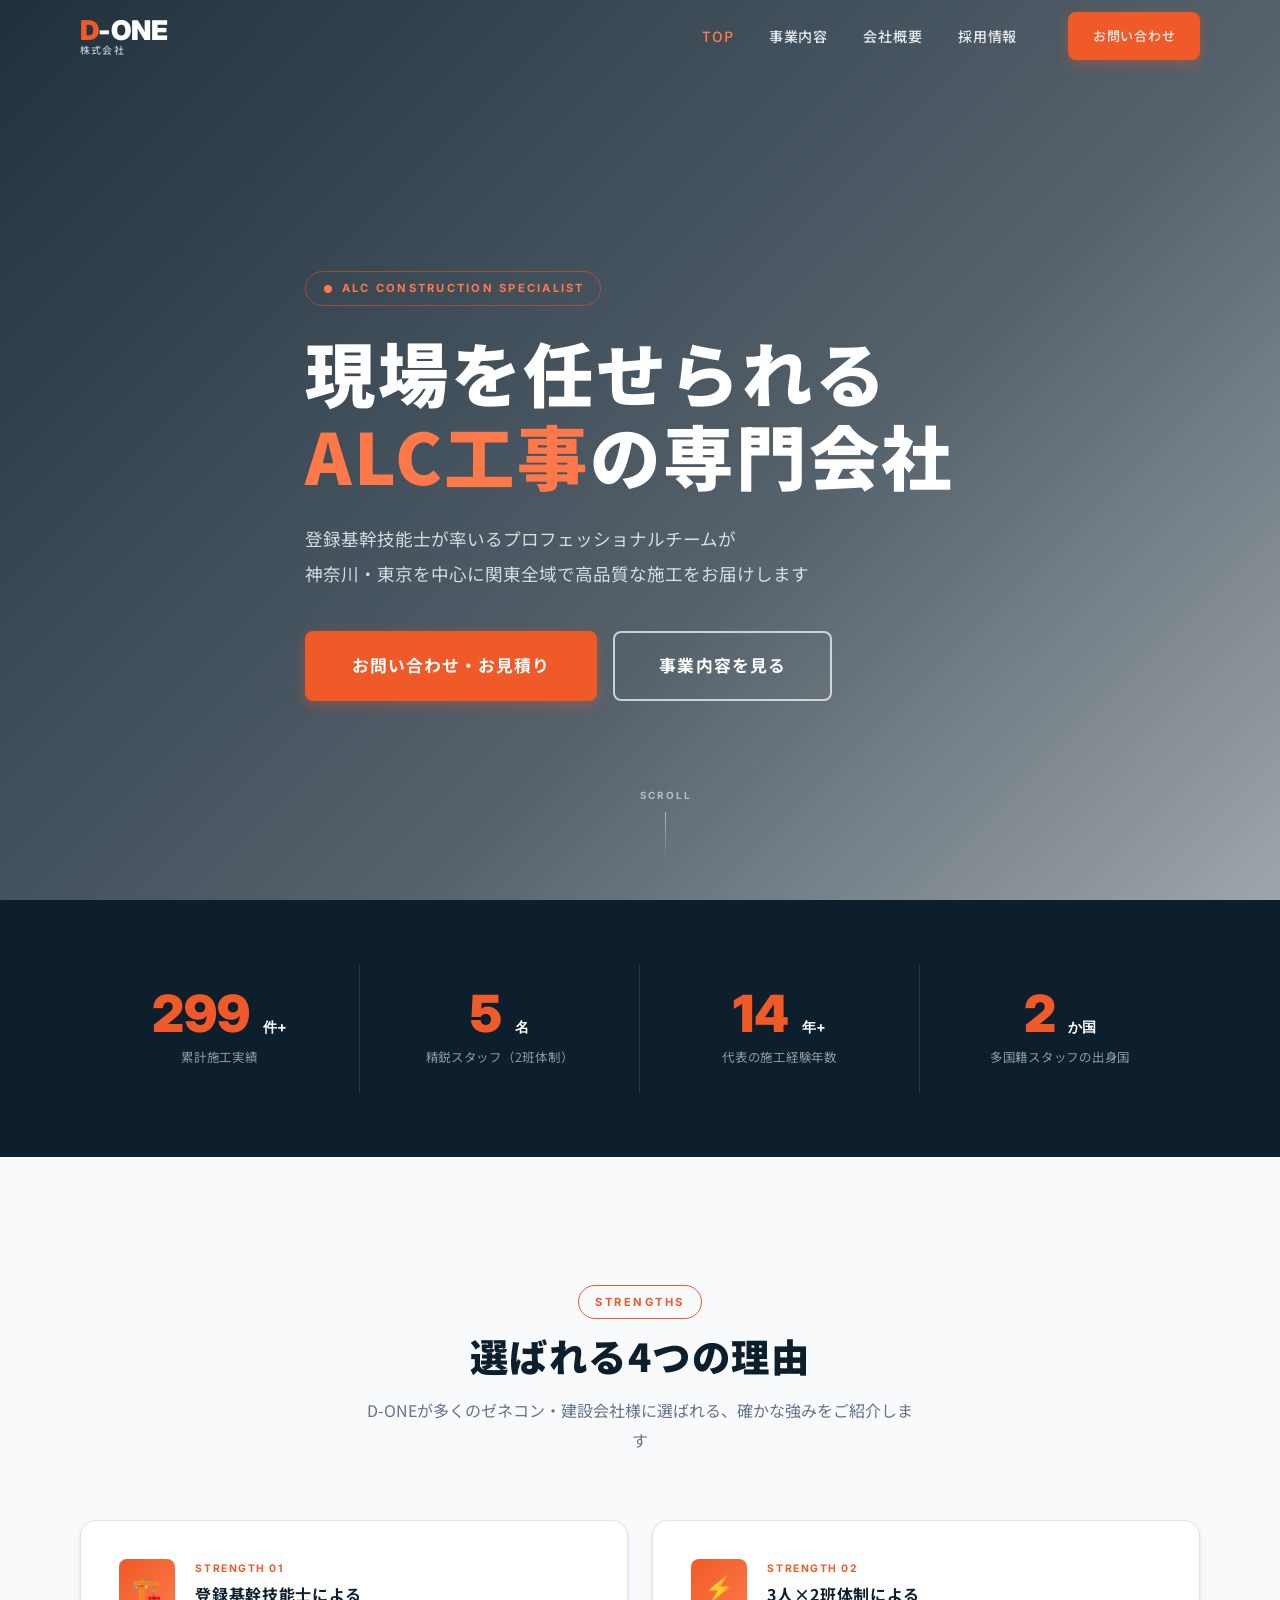
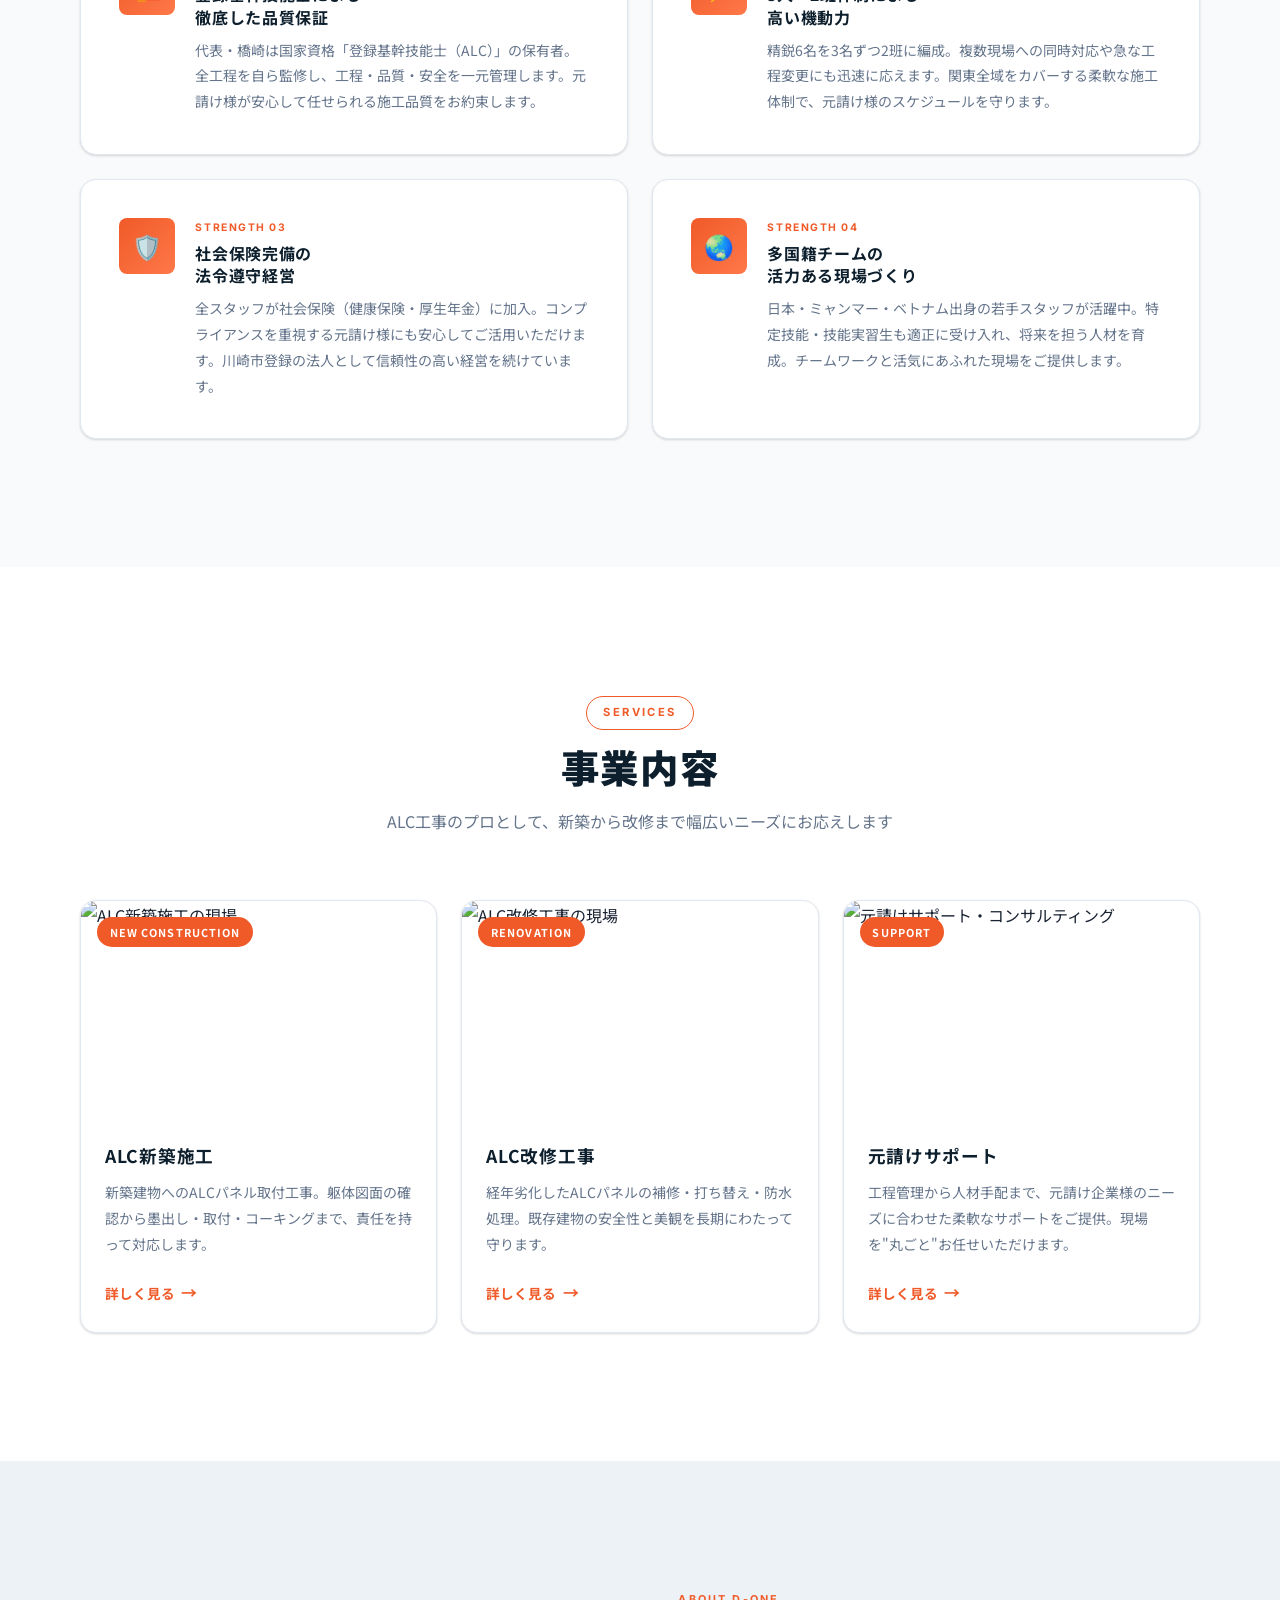
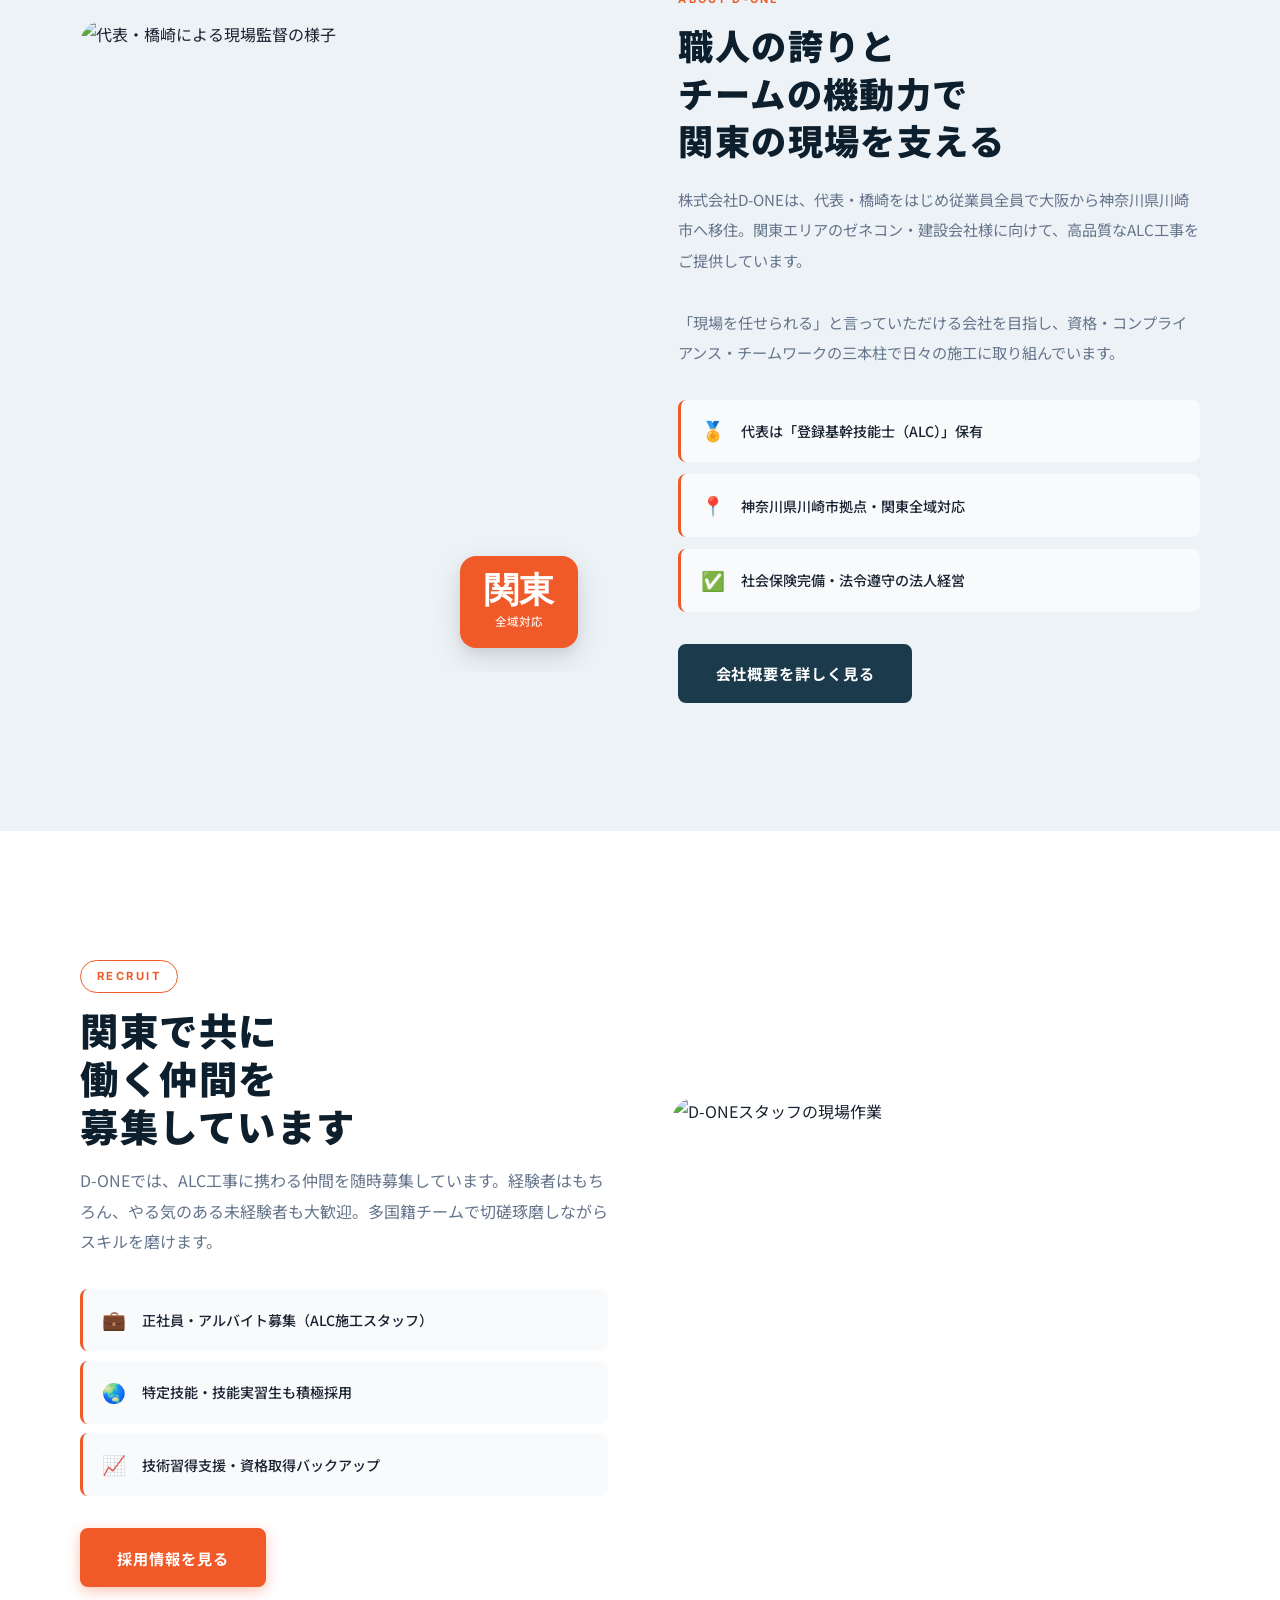
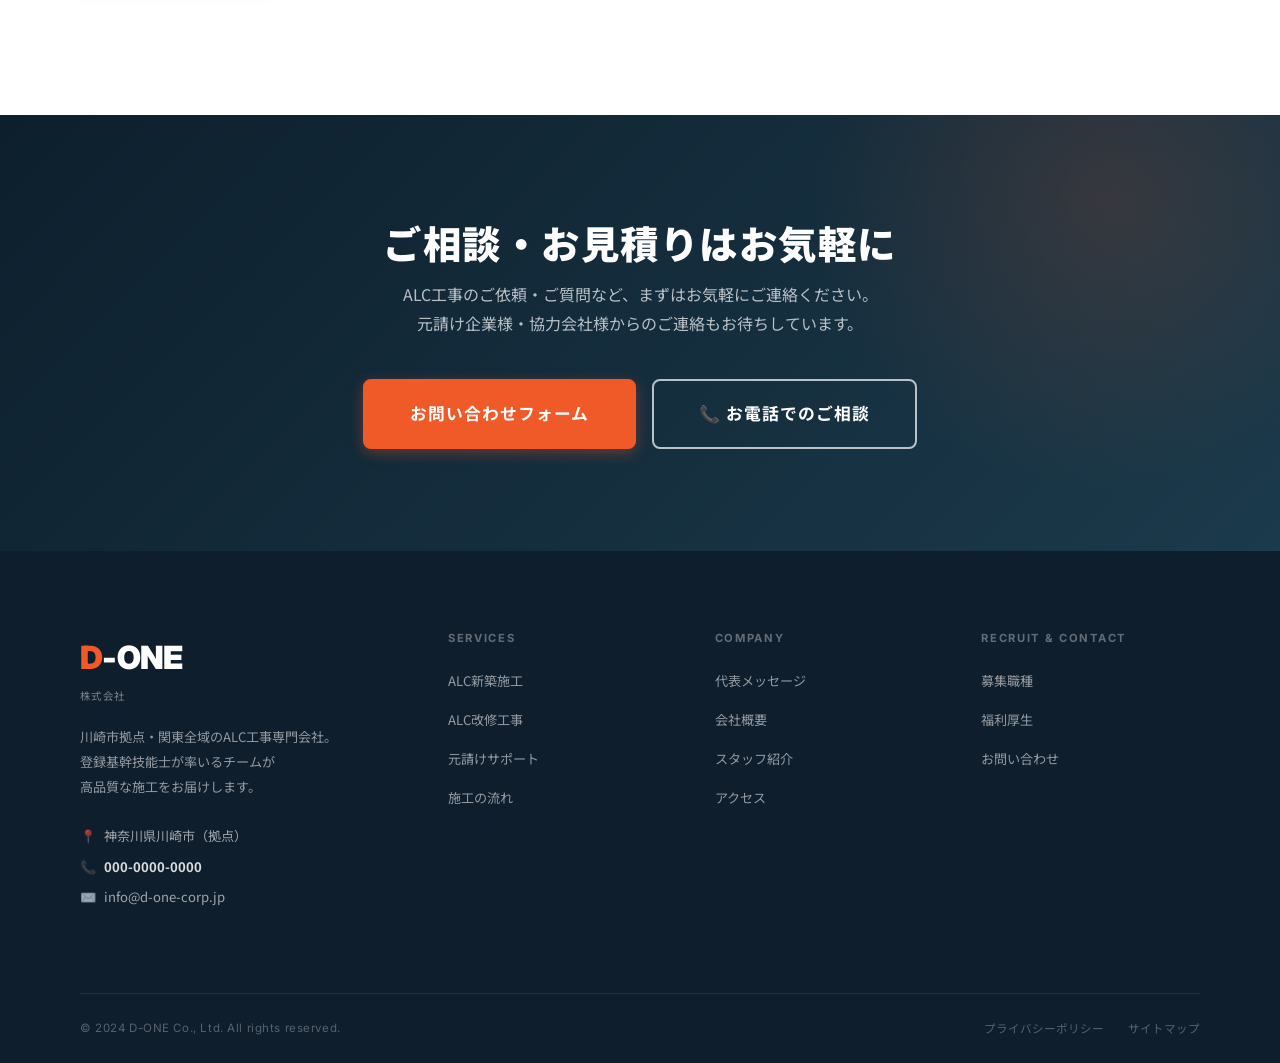
==== index.html @ 70f7f4c2 "Add D-ONE corporate website (ALC construction company) 5-page static site for 株式会社D-ONE: - index.htm" ====
<!DOCTYPE html>
<html lang="ja">
<head>
  <meta charset="UTF-8">
  <meta name="viewport" content="width=device-width, initial-scale=1.0">
  <meta name="description" content="株式会社D-ONE｜川崎市を拠点に関東全域でALC工事を手がける専門会社。登録基幹技能士の代表が現場を監修し、高品質な施工をご提供します。">
  <meta name="keywords" content="ALC工事,ALC施工,関東,神奈川,川崎,東京,ゼネコン,建設,外壁工事,登録基幹技能士">
  <meta property="og:title" content="株式会社D-ONE｜ALC工事の専門会社（川崎・関東全域）">
  <meta property="og:description" content="登録基幹技能士が率いるプロチームが高品質なALC施工をお届けします。">
  <meta property="og:type" content="website">
  <title>株式会社D-ONE｜ALC工事の専門会社（川崎・関東全域）</title>
  <link rel="stylesheet" href="css/style.css">
  <link rel="icon" href="data:image/svg+xml,<svg xmlns='http://www.w3.org/2000/svg' viewBox='0 0 32 32'><rect width='32' height='32' rx='4' fill='%23F05A28'/><text x='4' y='24' font-family='Inter' font-weight='900' font-size='20' fill='white'>D</text></svg>">
</head>
<body>

<!-- ========== NAVIGATION ========== -->
<nav class="site-nav site-nav--transparent" role="navigation" aria-label="メインナビゲーション">
  <div class="nav-inner">
    <a href="index.html" class="nav-logo" aria-label="D-ONE トップページ">
      <span class="nav-logo__mark"><span class="mark-d">D</span>-ONE</span>
      <span class="nav-logo__sub">株式会社</span>
    </a>

    <ul class="nav-links" role="list">
      <li><a href="index.html"   class="nav-link" data-page="index.html">TOP</a></li>
      <li><a href="service.html" class="nav-link" data-page="service.html">事業内容</a></li>
      <li><a href="about.html"   class="nav-link" data-page="about.html">会社概要</a></li>
      <li><a href="recruit.html" class="nav-link" data-page="recruit.html">採用情報</a></li>
      <li><a href="contact.html" class="nav-link btn btn--primary nav-cta" data-page="contact.html">お問い合わせ</a></li>
    </ul>

    <button class="nav-hamburger" aria-label="メニューを開く" aria-expanded="false">
      <span></span><span></span><span></span>
    </button>
  </div>
</nav>

<!-- Mobile Drawer -->
<div class="nav-drawer" role="dialog" aria-label="モバイルメニュー" style="display:none; opacity:0;">
  <ul role="list">
    <li><a href="index.html"   class="nav-link">TOP</a></li>
    <li><a href="service.html" class="nav-link">事業内容</a></li>
    <li><a href="about.html"   class="nav-link">会社概要</a></li>
    <li><a href="recruit.html" class="nav-link">採用情報</a></li>
    <li><a href="contact.html" class="btn btn--primary">お問い合わせ</a></li>
  </ul>
</div>

<!-- ========== HERO ========== -->
<section class="hero" aria-label="メインビジュアル">
  <div class="hero__bg" style="background-image: url('https://images.unsplash.com/photo-1503387762-592deb58ef4e?w=1920&q=80&fit=crop');"></div>
  <div class="hero__overlay"></div>

  <div class="container hero__content">
    <div class="hero__badge">
      <svg width="12" height="12" viewBox="0 0 12 12" fill="none" aria-hidden="true"><circle cx="6" cy="6" r="4" fill="currentColor"/></svg>
      ALC CONSTRUCTION SPECIALIST
    </div>

    <h1 class="hero__title">
      現場を任せられる<br>
      <span class="hero__title-accent">ALC工事</span>の専門会社
    </h1>

    <p class="hero__subtitle">
      登録基幹技能士が率いるプロフェッショナルチームが<br class="hidden-mobile">
      神奈川・東京を中心に関東全域で高品質な施工をお届けします
    </p>

    <div class="hero__cta">
      <a href="contact.html" class="btn btn--primary btn--lg">お問い合わせ・お見積り</a>
      <a href="service.html" class="btn btn--outline-white btn--lg">事業内容を見る</a>
    </div>
  </div>

  <div class="hero__scroll" aria-hidden="true">
    <span class="hero__scroll-text">SCROLL</span>
    <div class="hero__scroll-line"></div>
  </div>
</section>

<!-- ========== STATS BAR ========== -->
<section class="stats-bar" aria-label="実績数値">
  <div class="container">
    <div class="stats-grid">
      <div class="stat-item">
        <div class="stat-number">
          <span class="counter" data-target="300">0</span>
          <span class="stat-unit">件+</span>
        </div>
        <div class="stat-label">累計施工実績</div>
      </div>
      <div class="stat-item">
        <div class="stat-number">
          <span class="counter" data-target="6">0</span>
          <span class="stat-unit">名</span>
        </div>
        <div class="stat-label">精鋭スタッフ（2班体制）</div>
      </div>
      <div class="stat-item">
        <div class="stat-number">
          <span class="counter" data-target="15">0</span>
          <span class="stat-unit">年+</span>
        </div>
        <div class="stat-label">代表の施工経験年数</div>
      </div>
      <div class="stat-item">
        <div class="stat-number">
          <span class="counter" data-target="3">0</span>
          <span class="stat-unit">か国</span>
        </div>
        <div class="stat-label">多国籍スタッフの出身国</div>
      </div>
    </div>
  </div>
</section>

<!-- ========== STRENGTHS ========== -->
<section class="section section--light" id="strengths">
  <div class="container">
    <div class="section-header">
      <span class="section-label">STRENGTHS</span>
      <h2 class="section-title">選ばれる4つの理由</h2>
      <p class="section-desc">D-ONEが多くのゼネコン・建設会社様に選ばれる、確かな強みをご紹介します</p>
    </div>

    <div class="strengths-grid">
      <!-- Card 1 -->
      <div class="strength-card reveal">
        <div class="strength-card__icon" aria-hidden="true">🏗️</div>
        <div class="strength-card__body">
          <div class="strength-card__num">STRENGTH 01</div>
          <h3 class="strength-card__title">登録基幹技能士による<br>徹底した品質保証</h3>
          <p class="strength-card__text">
            代表・橋崎は国家資格「登録基幹技能士（ALC）」の保有者。全工程を自ら監修し、工程・品質・安全を一元管理します。元請け様が安心して任せられる施工品質をお約束します。
          </p>
        </div>
      </div>

      <!-- Card 2 -->
      <div class="strength-card reveal reveal-delay-1">
        <div class="strength-card__icon" aria-hidden="true">⚡</div>
        <div class="strength-card__body">
          <div class="strength-card__num">STRENGTH 02</div>
          <h3 class="strength-card__title">3人×2班体制による<br>高い機動力</h3>
          <p class="strength-card__text">
            精鋭6名を3名ずつ2班に編成。複数現場への同時対応や急な工程変更にも迅速に応えます。関東全域をカバーする柔軟な施工体制で、元請け様のスケジュールを守ります。
          </p>
        </div>
      </div>

      <!-- Card 3 -->
      <div class="strength-card reveal reveal-delay-2">
        <div class="strength-card__icon" aria-hidden="true">🛡️</div>
        <div class="strength-card__body">
          <div class="strength-card__num">STRENGTH 03</div>
          <h3 class="strength-card__title">社会保険完備の<br>法令遵守経営</h3>
          <p class="strength-card__text">
            全スタッフが社会保険（健康保険・厚生年金）に加入。コンプライアンスを重視する元請け様にも安心してご活用いただけます。川崎市登録の法人として信頼性の高い経営を続けています。
          </p>
        </div>
      </div>

      <!-- Card 4 -->
      <div class="strength-card reveal reveal-delay-3">
        <div class="strength-card__icon" aria-hidden="true">🌏</div>
        <div class="strength-card__body">
          <div class="strength-card__num">STRENGTH 04</div>
          <h3 class="strength-card__title">多国籍チームの<br>活力ある現場づくり</h3>
          <p class="strength-card__text">
            日本・ミャンマー・ベトナム出身の若手スタッフが活躍中。特定技能・技能実習生も適正に受け入れ、将来を担う人材を育成。チームワークと活気にあふれた現場をご提供します。
          </p>
        </div>
      </div>
    </div>
  </div>
</section>

<!-- ========== SERVICES ========== -->
<section class="section" id="services">
  <div class="container">
    <div class="section-header">
      <span class="section-label">SERVICES</span>
      <h2 class="section-title">事業内容</h2>
      <p class="section-desc">ALC工事のプロとして、新築から改修まで幅広いニーズにお応えします</p>
    </div>

    <div class="service-cards">
      <!-- Service 1 -->
      <article class="service-card reveal">
        <div class="service-card__img-wrap">
          <img
            src="https://images.unsplash.com/photo-1504307651254-35680f356dfd?w=600&q=80&fit=crop"
            alt="ALC新築施工の現場"
            class="service-card__img"
            loading="lazy"
            width="600" height="400"
          >
          <span class="service-card__tag">NEW CONSTRUCTION</span>
        </div>
        <div class="service-card__body">
          <h3 class="service-card__title">ALC新築施工</h3>
          <p class="service-card__text">新築建物へのALCパネル取付工事。躯体図面の確認から墨出し・取付・コーキングまで、責任を持って対応します。</p>
          <a href="service.html#new-construction" class="service-card__link">
            詳しく見る <span class="service-card__link-arrow">→</span>
          </a>
        </div>
      </article>

      <!-- Service 2 -->
      <article class="service-card reveal reveal-delay-1">
        <div class="service-card__img-wrap">
          <img
            src="https://images.unsplash.com/photo-1581094794329-c8112a89af12?w=600&q=80&fit=crop"
            alt="ALC改修工事の現場"
            class="service-card__img"
            loading="lazy"
            width="600" height="400"
          >
          <span class="service-card__tag">RENOVATION</span>
        </div>
        <div class="service-card__body">
          <h3 class="service-card__title">ALC改修工事</h3>
          <p class="service-card__text">経年劣化したALCパネルの補修・打ち替え・防水処理。既存建物の安全性と美観を長期にわたって守ります。</p>
          <a href="service.html#renovation" class="service-card__link">
            詳しく見る <span class="service-card__link-arrow">→</span>
          </a>
        </div>
      </article>

      <!-- Service 3 -->
      <article class="service-card reveal reveal-delay-2">
        <div class="service-card__img-wrap">
          <img
            src="https://images.unsplash.com/photo-1560472355-536de3962603?w=600&q=80&fit=crop"
            alt="元請けサポート・コンサルティング"
            class="service-card__img"
            loading="lazy"
            width="600" height="400"
          >
          <span class="service-card__tag">SUPPORT</span>
        </div>
        <div class="service-card__body">
          <h3 class="service-card__title">元請けサポート</h3>
          <p class="service-card__text">工程管理から人材手配まで、元請け企業様のニーズに合わせた柔軟なサポートをご提供。現場を"丸ごと"お任せいただけます。</p>
          <a href="service.html#support" class="service-card__link">
            詳しく見る <span class="service-card__link-arrow">→</span>
          </a>
        </div>
      </article>
    </div>
  </div>
</section>

<!-- ========== ABOUT BRIEF ========== -->
<section class="section section--gray" id="about">
  <div class="container">
    <div class="about-split">
      <div class="about-img-wrap reveal">
        <img
          src="https://images.unsplash.com/photo-1504328345606-18bbc8c9d7d1?w=800&q=80&fit=crop"
          alt="代表・橋崎による現場監督の様子"
          class="about-img"
          loading="lazy"
          width="800" height="1000"
        >
        <div class="about-img-badge" aria-label="川崎市拠点・関東全域対応">
          <div class="about-img-badge__num">関東</div>
          <div class="about-img-badge__label">全域対応</div>
        </div>
      </div>

      <div class="about-content reveal reveal-delay-2">
        <div class="about-content__label">ABOUT D-ONE</div>
        <h2 class="about-content__title">
          職人の誇りと<br>チームの機動力で<br>関東の現場を支える
        </h2>
        <p class="about-content__text">
          株式会社D-ONEは、代表・橋崎をはじめ従業員全員で大阪から神奈川県川崎市へ移住。関東エリアのゼネコン・建設会社様に向けて、高品質なALC工事をご提供しています。
        </p>
        <p class="about-content__text">
          「現場を任せられる」と言っていただける会社を目指し、資格・コンプライアンス・チームワークの三本柱で日々の施工に取り組んでいます。
        </p>

        <div class="about-highlights">
          <div class="about-highlight">
            <span class="about-highlight__icon" aria-hidden="true">🏅</span>
            <span class="about-highlight__text">代表は「登録基幹技能士（ALC）」保有</span>
          </div>
          <div class="about-highlight">
            <span class="about-highlight__icon" aria-hidden="true">📍</span>
            <span class="about-highlight__text">神奈川県川崎市拠点・関東全域対応</span>
          </div>
          <div class="about-highlight">
            <span class="about-highlight__icon" aria-hidden="true">✅</span>
            <span class="about-highlight__text">社会保険完備・法令遵守の法人経営</span>
          </div>
        </div>

        <a href="about.html" class="btn btn--secondary">会社概要を詳しく見る</a>
      </div>
    </div>
  </div>
</section>

<!-- ========== RECRUIT TEASER ========== -->
<section class="section" id="recruit">
  <div class="container">
    <div class="recruit-teaser">
      <div class="recruit-teaser__content reveal">
        <span class="section-label" style="text-align:left;">RECRUIT</span>
        <h2 class="section-title" style="text-align:left; margin-bottom:1rem;">
          関東で共に<br>働く仲間を<br>募集しています
        </h2>
        <p class="section-desc" style="text-align:left; margin-inline:0; margin-bottom:2rem;">
          D-ONEでは、ALC工事に携わる仲間を随時募集しています。経験者はもちろん、やる気のある未経験者も大歓迎。多国籍チームで切磋琢磨しながらスキルを磨けます。
        </p>

        <ul style="display:flex; flex-direction:column; gap:.6rem; margin-bottom:2rem;">
          <li class="about-highlight">
            <span class="about-highlight__icon" aria-hidden="true">💼</span>
            <span class="about-highlight__text">正社員・アルバイト募集（ALC施工スタッフ）</span>
          </li>
          <li class="about-highlight">
            <span class="about-highlight__icon" aria-hidden="true">🌏</span>
            <span class="about-highlight__text">特定技能・技能実習生も積極採用</span>
          </li>
          <li class="about-highlight">
            <span class="about-highlight__icon" aria-hidden="true">📈</span>
            <span class="about-highlight__text">技術習得支援・資格取得バックアップ</span>
          </li>
        </ul>

        <a href="recruit.html" class="btn btn--primary">採用情報を見る</a>
      </div>

      <div class="recruit-teaser__img-wrap reveal reveal-delay-2">
        <img
          src="https://images.unsplash.com/photo-1541888946425-d81bb19240f5?w=800&q=80&fit=crop"
          alt="D-ONEスタッフの現場作業"
          class="recruit-teaser__img"
          loading="lazy"
          width="800" height="533"
        >
      </div>
    </div>
  </div>
</section>

<!-- ========== CTA BANNER ========== -->
<section class="cta-banner" aria-labelledby="cta-title">
  <div class="container">
    <h2 class="cta-banner__title" id="cta-title">
      ご相談・お見積りはお気軽に
    </h2>
    <p class="cta-banner__text">
      ALC工事のご依頼・ご質問など、まずはお気軽にご連絡ください。<br>
      元請け企業様・協力会社様からのご連絡もお待ちしています。
    </p>
    <div class="cta-banner__buttons">
      <a href="contact.html" class="btn btn--primary btn--lg">お問い合わせフォーム</a>
      <a href="tel:000-0000-0000" class="btn btn--outline-white btn--lg">
        📞 お電話でのご相談
      </a>
    </div>
  </div>
</section>

<!-- ========== FOOTER ========== -->
<footer class="site-footer" role="contentinfo">
  <div class="container">
    <div class="footer-top">
      <div class="footer-brand">
        <a href="index.html" class="footer-logo" aria-label="D-ONE トップへ">
          <div class="footer-logo__mark"><span class="mark-d">D</span>-ONE</div>
          <span class="footer-logo__sub">株式会社</span>
        </a>
        <p class="footer-tagline">
          川崎市拠点・関東全域のALC工事専門会社。<br>
          登録基幹技能士が率いるチームが<br>
          高品質な施工をお届けします。
        </p>
        <div class="footer-contact-line">
          <span>📍</span>
          <span>神奈川県川崎市（拠点）</span>
        </div>
        <div class="footer-contact-line">
          <span>📞</span>
          <span><strong>000-0000-0000</strong></span>
        </div>
        <div class="footer-contact-line">
          <span>✉️</span>
          <span>info@d-one-corp.jp</span>
        </div>
      </div>

      <nav aria-label="サービス">
        <div class="footer-nav-title">SERVICES</div>
        <ul class="footer-nav-links" role="list">
          <li><a href="service.html#new-construction" class="footer-nav-link">ALC新築施工</a></li>
          <li><a href="service.html#renovation"       class="footer-nav-link">ALC改修工事</a></li>
          <li><a href="service.html#support"          class="footer-nav-link">元請けサポート</a></li>
          <li><a href="service.html#process"          class="footer-nav-link">施工の流れ</a></li>
        </ul>
      </nav>

      <nav aria-label="会社情報">
        <div class="footer-nav-title">COMPANY</div>
        <ul class="footer-nav-links" role="list">
          <li><a href="about.html#message"  class="footer-nav-link">代表メッセージ</a></li>
          <li><a href="about.html#overview" class="footer-nav-link">会社概要</a></li>
          <li><a href="about.html#team"     class="footer-nav-link">スタッフ紹介</a></li>
          <li><a href="about.html#access"   class="footer-nav-link">アクセス</a></li>
        </ul>
      </nav>

      <nav aria-label="採用・お問い合わせ">
        <div class="footer-nav-title">RECRUIT &amp; CONTACT</div>
        <ul class="footer-nav-links" role="list">
          <li><a href="recruit.html#jobs"    class="footer-nav-link">募集職種</a></li>
          <li><a href="recruit.html#welfare" class="footer-nav-link">福利厚生</a></li>
          <li><a href="contact.html"         class="footer-nav-link">お問い合わせ</a></li>
        </ul>
      </nav>
    </div>

    <div class="footer-bottom">
      <p class="footer-copyright">© 2024 D-ONE Co., Ltd. All rights reserved.</p>
      <div class="footer-legal">
        <a href="#">プライバシーポリシー</a>
        <a href="#">サイトマップ</a>
      </div>
    </div>
  </div>
</footer>

<script src="js/main.js"></script>
</body>
</html>
---- css/style.css ----
/* ============================================================
   株式会社D-ONE — Main Stylesheet
   ============================================================ */

@import url('https://fonts.googleapis.com/css2?family=Noto+Sans+JP:wght@300;400;500;700;900&family=Inter:wght@300;400;500;600;700;800;900&display=swap');

/* ----------------------------------------
   CSS Custom Properties
   ---------------------------------------- */
:root {
  --color-primary:       #1B3A4B;
  --color-primary-dark:  #0D1F2D;
  --color-primary-light: #2A5470;
  --color-accent:        #F05A28;
  --color-accent-dark:   #D44A1A;
  --color-accent-light:  #FF7849;
  --color-dark:          #0F1E2D;
  --color-text:          #1A2332;
  --color-text-muted:    #64748B;
  --color-text-light:    #94A3B8;
  --color-bg:            #FFFFFF;
  --color-bg-light:      #F8FAFC;
  --color-bg-section:    #EDF2F7;
  --color-border:        #E2E8F0;
  --color-white:         #FFFFFF;

  --font-ja: 'Noto Sans JP', 'Hiragino Sans', 'Yu Gothic', sans-serif;
  --font-en: 'Inter', sans-serif;

  --nav-height: 72px;

  --container-max:     1200px;
  --container-padding: clamp(1rem, 4vw, 2.5rem);

  --radius-sm:  4px;
  --radius-md:  8px;
  --radius-lg:  16px;
  --radius-xl:  24px;
  --radius-full: 9999px;

  --shadow-sm:  0 1px 3px rgba(0,0,0,.10), 0 1px 2px rgba(0,0,0,.06);
  --shadow-md:  0 4px 12px rgba(0,0,0,.08), 0 2px 4px rgba(0,0,0,.05);
  --shadow-lg:  0 10px 28px rgba(0,0,0,.12), 0 4px 10px rgba(0,0,0,.06);
  --shadow-xl:  0 24px 48px rgba(0,0,0,.16);

  --transition: all .3s cubic-bezier(.4,0,.2,1);

  --section-py: clamp(5rem, 10vw, 9rem);
}

/* ----------------------------------------
   Reset & Base
   ---------------------------------------- */
*, *::before, *::after { box-sizing: border-box; margin: 0; padding: 0; }

html {
  font-size: 16px;
  scroll-behavior: smooth;
  -webkit-text-size-adjust: 100%;
}

body {
  font-family: var(--font-ja);
  font-weight: 400;
  color: var(--color-text);
  background: var(--color-bg);
  line-height: 1.85;
  -webkit-font-smoothing: antialiased;
  overflow-x: hidden;
}

img { max-width: 100%; height: auto; display: block; }
a   { color: inherit; text-decoration: none; }
ul  { list-style: none; }
button { cursor: pointer; font-family: inherit; border: none; background: none; }

/* ----------------------------------------
   Typography Scale
   ---------------------------------------- */
h1, h2, h3, h4, h5 { font-family: var(--font-ja); font-weight: 700; line-height: 1.3; letter-spacing: .04em; }

.h-display { font-size: clamp(2.8rem, 6vw, 5.2rem); font-weight: 900; }
.h1 { font-size: clamp(2.2rem, 4.5vw, 3.8rem); }
.h2 { font-size: clamp(1.7rem, 3vw, 2.6rem); }
.h3 { font-size: clamp(1.2rem, 2vw, 1.6rem); }
.h4 { font-size: 1.1rem; }

.text-en {
  font-family: var(--font-en);
  letter-spacing: .08em;
}

/* ----------------------------------------
   Layout
   ---------------------------------------- */
.container {
  width: 100%;
  max-width: var(--container-max);
  margin-inline: auto;
  padding-inline: var(--container-padding);
}

.section { padding-block: var(--section-py); }
.section--light { background: var(--color-bg-light); }
.section--gray  { background: var(--color-bg-section); }
.section--dark  { background: var(--color-primary-dark); color: var(--color-white); }
.section--accent { background: var(--color-accent); color: var(--color-white); }

.grid-2 { display: grid; grid-template-columns: repeat(2, 1fr); gap: 2rem; }
.grid-3 { display: grid; grid-template-columns: repeat(3, 1fr); gap: 2rem; }
.grid-4 { display: grid; grid-template-columns: repeat(4, 1fr); gap: 2rem; }

/* ----------------------------------------
   Section Header
   ---------------------------------------- */
.section-header { text-align: center; margin-bottom: clamp(2.5rem, 5vw, 4rem); }

.section-label {
  display: inline-block;
  font-family: var(--font-en);
  font-size: .7rem;
  font-weight: 700;
  letter-spacing: .22em;
  text-transform: uppercase;
  color: var(--color-accent);
  margin-bottom: .75rem;
  padding: .35rem 1rem;
  border: 1.5px solid var(--color-accent);
  border-radius: var(--radius-full);
}

.section--dark .section-label {
  color: var(--color-accent-light);
  border-color: var(--color-accent-light);
}

.section-title {
  font-size: clamp(1.7rem, 3vw, 2.5rem);
  font-weight: 900;
  color: var(--color-primary-dark);
  margin-bottom: 1rem;
  line-height: 1.25;
}

.section--dark .section-title { color: var(--color-white); }

.section-desc {
  font-size: 1rem;
  color: var(--color-text-muted);
  max-width: 560px;
  margin-inline: auto;
  line-height: 1.9;
}

.section--dark .section-desc { color: rgba(255,255,255,.72); }

/* ----------------------------------------
   Buttons
   ---------------------------------------- */
.btn {
  display: inline-flex;
  align-items: center;
  justify-content: center;
  gap: .5rem;
  font-family: var(--font-ja);
  font-size: .95rem;
  font-weight: 700;
  letter-spacing: .06em;
  padding: .85rem 2.2rem;
  border-radius: var(--radius-md);
  border: 2px solid transparent;
  transition: var(--transition);
  white-space: nowrap;
  cursor: pointer;
  text-decoration: none;
}

.btn--primary {
  background: var(--color-accent);
  color: var(--color-white);
  border-color: var(--color-accent);
  box-shadow: 0 4px 14px rgba(240,90,40,.35);
}
.btn--primary:hover {
  background: var(--color-accent-dark);
  border-color: var(--color-accent-dark);
  transform: translateY(-2px);
  box-shadow: 0 8px 20px rgba(240,90,40,.40);
}

.btn--secondary {
  background: var(--color-primary);
  color: var(--color-white);
  border-color: var(--color-primary);
}
.btn--secondary:hover {
  background: var(--color-primary-light);
  border-color: var(--color-primary-light);
  transform: translateY(-2px);
}

.btn--outline {
  background: transparent;
  color: var(--color-primary);
  border-color: var(--color-primary);
}
.btn--outline:hover {
  background: var(--color-primary);
  color: var(--color-white);
  transform: translateY(-2px);
}

.btn--outline-white {
  background: transparent;
  color: var(--color-white);
  border-color: rgba(255,255,255,.7);
}
.btn--outline-white:hover {
  background: rgba(255,255,255,.15);
  border-color: var(--color-white);
}

.btn--lg { padding: 1.1rem 2.8rem; font-size: 1.05rem; }
.btn--sm { padding: .6rem 1.5rem; font-size: .85rem; }

.btn svg, .btn .btn-icon { width: 1.1em; height: 1.1em; flex-shrink: 0; }

/* ----------------------------------------
   Navigation
   ---------------------------------------- */
.site-nav {
  position: fixed;
  top: 0; left: 0; right: 0;
  z-index: 1000;
  height: var(--nav-height);
  display: flex;
  align-items: center;
  transition: background .35s ease, box-shadow .35s ease;
}

.site-nav--transparent { background: transparent; }

.site-nav--scrolled {
  background: var(--color-white);
  box-shadow: 0 2px 16px rgba(0,0,0,.1);
}

.nav-inner {
  width: 100%;
  max-width: var(--container-max);
  margin-inline: auto;
  padding-inline: var(--container-padding);
  display: flex;
  align-items: center;
  justify-content: space-between;
}

/* Logo */
.nav-logo {
  display: flex;
  flex-direction: column;
  line-height: 1;
  text-decoration: none;
}

.nav-logo__mark {
  font-family: var(--font-en);
  font-size: 1.7rem;
  font-weight: 900;
  letter-spacing: -.02em;
  color: var(--color-white);
  transition: color .3s;
}
.nav-logo__mark .mark-d { color: var(--color-accent); }

.site-nav--scrolled .nav-logo__mark { color: var(--color-primary-dark); }

.nav-logo__sub {
  font-size: .62rem;
  font-weight: 500;
  letter-spacing: .12em;
  color: rgba(255,255,255,.7);
  transition: color .3s;
}
.site-nav--scrolled .nav-logo__sub { color: var(--color-text-muted); }

/* Nav links */
.nav-links {
  display: flex;
  align-items: center;
  gap: 2.2rem;
}

.nav-link {
  font-size: .88rem;
  font-weight: 500;
  letter-spacing: .06em;
  color: rgba(255,255,255,.88);
  text-decoration: none;
  position: relative;
  transition: color .25s;
  padding-bottom: 2px;
}

.nav-link::after {
  content: '';
  position: absolute;
  bottom: -2px; left: 0; right: 100%;
  height: 2px;
  background: var(--color-accent);
  transition: right .3s ease;
}

.nav-link:hover { color: var(--color-white); }
.nav-link:hover::after { right: 0; }

.site-nav--scrolled .nav-link { color: var(--color-text-muted); }
.site-nav--scrolled .nav-link:hover { color: var(--color-primary-dark); }

.nav-cta {
  margin-left: 1rem;
  font-size: .82rem;
  padding: .6rem 1.4rem;
}

/* Hamburger */
.nav-hamburger {
  display: none;
  flex-direction: column;
  justify-content: center;
  gap: 5px;
  width: 36px;
  height: 36px;
  padding: 4px;
  background: none;
  border: none;
  cursor: pointer;
  z-index: 1100;
}

.nav-hamburger span {
  display: block;
  height: 2px;
  background: var(--color-white);
  border-radius: 2px;
  transition: var(--transition);
  transform-origin: center;
}

.site-nav--scrolled .nav-hamburger span { background: var(--color-primary-dark); }

.nav-hamburger.is-open span:nth-child(1) { transform: translateY(7px) rotate(45deg); }
.nav-hamburger.is-open span:nth-child(2) { opacity: 0; }
.nav-hamburger.is-open span:nth-child(3) { transform: translateY(-7px) rotate(-45deg); }

/* Mobile drawer */
.nav-drawer {
  display: none;
  position: fixed;
  inset: 0;
  z-index: 999;
  background: var(--color-primary-dark);
  flex-direction: column;
  align-items: center;
  justify-content: center;
  gap: 2.5rem;
  opacity: 0;
  transition: opacity .3s ease;
}

.nav-drawer.is-open {
  opacity: 1;
}

.nav-drawer .nav-link {
  font-size: 1.4rem;
  font-weight: 700;
  color: var(--color-white);
  letter-spacing: .1em;
}
.nav-drawer .nav-link::after { display: none; }

/* ----------------------------------------
   Hero Section (Top Page)
   ---------------------------------------- */
.hero {
  position: relative;
  height: 100vh;
  min-height: 640px;
  display: flex;
  align-items: center;
  overflow: hidden;
}

.hero__bg {
  position: absolute;
  inset: 0;
  background-size: cover;
  background-position: center;
  transform: scale(1.05);
  transition: transform 8s ease;
}

.hero--loaded .hero__bg { transform: scale(1); }

.hero__overlay {
  position: absolute;
  inset: 0;
  background: linear-gradient(
    135deg,
    rgba(13,31,45,.92) 0%,
    rgba(13,31,45,.70) 60%,
    rgba(13,31,45,.40) 100%
  );
}

.hero__content {
  position: relative;
  z-index: 2;
  padding-top: var(--nav-height);
  max-width: 750px;
}

.hero__badge {
  display: inline-flex;
  align-items: center;
  gap: .5rem;
  font-family: var(--font-en);
  font-size: .7rem;
  font-weight: 700;
  letter-spacing: .2em;
  text-transform: uppercase;
  color: var(--color-accent-light);
  border: 1.5px solid rgba(240,90,40,.5);
  padding: .4rem 1rem;
  border-radius: var(--radius-full);
  margin-bottom: 1.5rem;
  animation: fadeSlideUp .8s ease .1s both;
}

.hero__title {
  font-size: clamp(2.4rem, 5.5vw, 4.4rem);
  font-weight: 900;
  color: var(--color-white);
  line-height: 1.18;
  letter-spacing: .04em;
  margin-bottom: 1.5rem;
  animation: fadeSlideUp .8s ease .25s both;
}

.hero__title-accent { color: var(--color-accent-light); }

.hero__subtitle {
  font-size: clamp(.95rem, 1.8vw, 1.1rem);
  color: rgba(255,255,255,.78);
  line-height: 2;
  margin-bottom: 2.5rem;
  animation: fadeSlideUp .8s ease .4s both;
}

.hero__cta {
  display: flex;
  flex-wrap: wrap;
  gap: 1rem;
  animation: fadeSlideUp .8s ease .55s both;
}

.hero__scroll {
  position: absolute;
  bottom: 2.5rem;
  left: 50%;
  transform: translateX(-50%);
  display: flex;
  flex-direction: column;
  align-items: center;
  gap: .5rem;
  z-index: 2;
  animation: fadeSlideUp .8s ease 1s both;
}

.hero__scroll-text {
  font-family: var(--font-en);
  font-size: .62rem;
  font-weight: 700;
  letter-spacing: .2em;
  color: rgba(255,255,255,.55);
}

.hero__scroll-line {
  width: 1px;
  height: 48px;
  background: linear-gradient(to bottom, rgba(255,255,255,.5), transparent);
  animation: scrollPulse 2s ease-in-out infinite;
}

/* Page Hero (inner pages) */
.page-hero {
  position: relative;
  padding-top: calc(var(--nav-height) + clamp(3rem, 6vw, 5rem));
  padding-bottom: clamp(3rem, 6vw, 5rem);
  background: var(--color-primary-dark);
  overflow: hidden;
}

.page-hero__bg {
  position: absolute;
  inset: 0;
  background-size: cover;
  background-position: center;
  opacity: .25;
}

.page-hero__content {
  position: relative;
  z-index: 2;
}

.page-hero__label {
  display: inline-block;
  font-family: var(--font-en);
  font-size: .68rem;
  font-weight: 700;
  letter-spacing: .22em;
  color: var(--color-accent-light);
  margin-bottom: .75rem;
}

.page-hero__title {
  font-size: clamp(1.8rem, 4vw, 3rem);
  font-weight: 900;
  color: var(--color-white);
  margin-bottom: 1rem;
}

.breadcrumb {
  display: flex;
  align-items: center;
  gap: .5rem;
  font-size: .8rem;
  color: rgba(255,255,255,.5);
}

.breadcrumb a { color: rgba(255,255,255,.65); transition: color .2s; }
.breadcrumb a:hover { color: var(--color-white); }
.breadcrumb-sep { color: rgba(255,255,255,.3); }

/* ----------------------------------------
   Stats Bar
   ---------------------------------------- */
.stats-bar {
  background: var(--color-primary-dark);
  padding-block: clamp(2.5rem, 5vw, 4rem);
}

.stats-grid {
  display: grid;
  grid-template-columns: repeat(4, 1fr);
  gap: 0;
}

.stat-item {
  text-align: center;
  padding: 1.5rem;
  border-right: 1px solid rgba(255,255,255,.1);
}
.stat-item:last-child { border-right: none; }

.stat-number {
  font-family: var(--font-en);
  font-size: clamp(2.2rem, 4vw, 3.5rem);
  font-weight: 900;
  color: var(--color-accent);
  line-height: 1;
  margin-bottom: .4rem;
}

.stat-unit {
  font-size: .9rem;
  font-weight: 700;
  color: var(--color-white);
  margin-left: .2rem;
}

.stat-label {
  font-size: .78rem;
  color: rgba(255,255,255,.55);
  letter-spacing: .06em;
}

/* ----------------------------------------
   Strength Cards
   ---------------------------------------- */
.strengths-grid {
  display: grid;
  grid-template-columns: repeat(2, 1fr);
  gap: 1.5rem;
}

.strength-card {
  background: var(--color-white);
  border: 1px solid var(--color-border);
  border-radius: var(--radius-lg);
  padding: clamp(1.5rem, 3vw, 2.5rem);
  display: flex;
  gap: 1.25rem;
  align-items: flex-start;
  transition: var(--transition);
  box-shadow: var(--shadow-sm);
  position: relative;
  overflow: hidden;
}

.strength-card::before {
  content: '';
  position: absolute;
  left: 0; top: 0; bottom: 0;
  width: 4px;
  background: var(--color-accent);
  transform: scaleY(0);
  transform-origin: bottom;
  transition: transform .35s ease;
}

.strength-card:hover { box-shadow: var(--shadow-lg); transform: translateY(-4px); }
.strength-card:hover::before { transform: scaleY(1); }

.strength-card__icon {
  flex-shrink: 0;
  width: 56px;
  height: 56px;
  background: linear-gradient(135deg, var(--color-accent) 0%, var(--color-accent-light) 100%);
  border-radius: var(--radius-md);
  display: flex;
  align-items: center;
  justify-content: center;
  font-size: 1.5rem;
}

.strength-card__body { flex: 1; }

.strength-card__num {
  font-family: var(--font-en);
  font-size: .65rem;
  font-weight: 700;
  letter-spacing: .15em;
  color: var(--color-accent);
  margin-bottom: .3rem;
}

.strength-card__title {
  font-size: 1rem;
  font-weight: 700;
  color: var(--color-primary-dark);
  margin-bottom: .6rem;
  line-height: 1.4;
}

.strength-card__text {
  font-size: .875rem;
  color: var(--color-text-muted);
  line-height: 1.85;
}

/* ----------------------------------------
   Service Cards
   ---------------------------------------- */
.service-cards {
  display: grid;
  grid-template-columns: repeat(3, 1fr);
  gap: 1.5rem;
}

.service-card {
  background: var(--color-white);
  border-radius: var(--radius-lg);
  overflow: hidden;
  box-shadow: var(--shadow-sm);
  transition: var(--transition);
  border: 1px solid var(--color-border);
}

.service-card:hover { box-shadow: var(--shadow-lg); transform: translateY(-6px); }

.service-card__img {
  width: 100%;
  height: 220px;
  object-fit: cover;
  transition: transform .5s ease;
}
.service-card:hover .service-card__img { transform: scale(1.04); }

.service-card__img-wrap {
  overflow: hidden;
  position: relative;
}

.service-card__tag {
  position: absolute;
  top: 1rem;
  left: 1rem;
  background: var(--color-accent);
  color: var(--color-white);
  font-size: .68rem;
  font-weight: 700;
  letter-spacing: .1em;
  padding: .3rem .8rem;
  border-radius: var(--radius-full);
}

.service-card__body {
  padding: 1.5rem;
}

.service-card__title {
  font-size: 1.1rem;
  font-weight: 700;
  color: var(--color-primary-dark);
  margin-bottom: .75rem;
}

.service-card__text {
  font-size: .875rem;
  color: var(--color-text-muted);
  line-height: 1.85;
  margin-bottom: 1.25rem;
}

.service-card__link {
  display: inline-flex;
  align-items: center;
  gap: .4rem;
  font-size: .85rem;
  font-weight: 700;
  color: var(--color-accent);
  transition: gap .2s;
}
.service-card__link:hover { gap: .75rem; }
.service-card__link-arrow { font-size: 1rem; }

/* ----------------------------------------
   Service Detail (service page)
   ---------------------------------------- */
.service-detail {
  display: grid;
  grid-template-columns: 1fr 1fr;
  gap: clamp(2.5rem, 5vw, 5rem);
  align-items: center;
}

.service-detail--reverse { direction: rtl; }
.service-detail--reverse > * { direction: ltr; }

.service-detail__img-wrap {
  position: relative;
  border-radius: var(--radius-xl);
  overflow: hidden;
  aspect-ratio: 4/3;
}

.service-detail__img {
  width: 100%;
  height: 100%;
  object-fit: cover;
  transition: transform .6s ease;
}
.service-detail__img-wrap:hover .service-detail__img { transform: scale(1.04); }

.service-detail__accent-box {
  position: absolute;
  bottom: -1rem; right: -1rem;
  width: 120px; height: 120px;
  background: var(--color-accent);
  border-radius: var(--radius-lg);
  opacity: .18;
}

.service-detail__label {
  font-family: var(--font-en);
  font-size: .68rem;
  font-weight: 700;
  letter-spacing: .2em;
  color: var(--color-accent);
  margin-bottom: .75rem;
}

.service-detail__title {
  font-size: clamp(1.4rem, 2.5vw, 2rem);
  font-weight: 900;
  color: var(--color-primary-dark);
  margin-bottom: 1rem;
  line-height: 1.3;
}

.service-detail__text {
  font-size: .95rem;
  color: var(--color-text-muted);
  line-height: 2;
  margin-bottom: 1.5rem;
}

.service-detail__features {
  display: flex;
  flex-direction: column;
  gap: .6rem;
}

.service-feature {
  display: flex;
  align-items: flex-start;
  gap: .6rem;
  font-size: .9rem;
  color: var(--color-text);
  line-height: 1.6;
}

.service-feature__icon {
  flex-shrink: 0;
  width: 20px; height: 20px;
  background: var(--color-accent);
  border-radius: 50%;
  display: flex;
  align-items: center;
  justify-content: center;
  color: white;
  font-size: .65rem;
  margin-top: .1rem;
}

/* ----------------------------------------
   Process Steps
   ---------------------------------------- */
.process-steps {
  display: grid;
  grid-template-columns: repeat(6, 1fr);
  gap: 0;
  position: relative;
}

.process-steps::before {
  content: '';
  position: absolute;
  top: 28px;
  left: 8.33%;
  right: 8.33%;
  height: 2px;
  background: var(--color-border);
}

.process-step {
  display: flex;
  flex-direction: column;
  align-items: center;
  text-align: center;
  padding: 0 .5rem;
  position: relative;
  z-index: 1;
}

.process-step__num {
  width: 56px; height: 56px;
  background: var(--color-primary-dark);
  color: var(--color-white);
  border-radius: 50%;
  display: flex;
  align-items: center;
  justify-content: center;
  font-family: var(--font-en);
  font-size: .75rem;
  font-weight: 700;
  letter-spacing: .05em;
  margin-bottom: 1rem;
  border: 3px solid var(--color-bg);
  box-shadow: var(--shadow-md);
  transition: var(--transition);
}

.process-step:hover .process-step__num {
  background: var(--color-accent);
  transform: scale(1.1);
}

.process-step__title {
  font-size: .8rem;
  font-weight: 700;
  color: var(--color-primary-dark);
  margin-bottom: .3rem;
  line-height: 1.4;
}

.process-step__desc {
  font-size: .72rem;
  color: var(--color-text-muted);
  line-height: 1.6;
}

/* ----------------------------------------
   About Section
   ---------------------------------------- */
.about-split {
  display: grid;
  grid-template-columns: 1fr 1fr;
  gap: clamp(3rem, 6vw, 6rem);
  align-items: center;
}

.about-img-wrap {
  position: relative;
  border-radius: var(--radius-xl);
  overflow: hidden;
  aspect-ratio: 4/5;
}

.about-img {
  width: 100%; height: 100%;
  object-fit: cover;
}

.about-img-badge {
  position: absolute;
  bottom: 1.5rem;
  right: 1.5rem;
  background: var(--color-accent);
  color: var(--color-white);
  padding: 1rem 1.5rem;
  border-radius: var(--radius-lg);
  text-align: center;
  box-shadow: var(--shadow-lg);
}

.about-img-badge__num {
  font-family: var(--font-en);
  font-size: 2.2rem;
  font-weight: 900;
  line-height: 1;
  margin-bottom: .2rem;
}

.about-img-badge__label {
  font-size: .72rem;
  font-weight: 500;
  opacity: .9;
}

.about-content__label {
  font-family: var(--font-en);
  font-size: .68rem;
  font-weight: 700;
  letter-spacing: .2em;
  color: var(--color-accent);
  margin-bottom: .75rem;
}

.about-content__title {
  font-size: clamp(1.5rem, 2.8vw, 2.2rem);
  font-weight: 900;
  color: var(--color-primary-dark);
  line-height: 1.35;
  margin-bottom: 1.25rem;
}

.about-content__text {
  font-size: .95rem;
  color: var(--color-text-muted);
  line-height: 2;
  margin-bottom: 2rem;
}

.about-highlights {
  display: flex;
  flex-direction: column;
  gap: .75rem;
  margin-bottom: 2rem;
}

.about-highlight {
  display: flex;
  align-items: center;
  gap: 1rem;
  padding: .85rem 1.2rem;
  background: var(--color-bg-light);
  border-radius: var(--radius-md);
  border-left: 3px solid var(--color-accent);
}

.about-highlight__icon { font-size: 1.2rem; }
.about-highlight__text { font-size: .88rem; font-weight: 500; color: var(--color-text); }

/* ----------------------------------------
   Recruit Teaser
   ---------------------------------------- */
.recruit-teaser {
  display: grid;
  grid-template-columns: 1fr 1fr;
  gap: clamp(2.5rem, 5vw, 5rem);
  align-items: center;
}

.recruit-teaser__content {}

.recruit-teaser__img-wrap {
  position: relative;
  border-radius: var(--radius-xl);
  overflow: hidden;
  aspect-ratio: 3/2;
}

.recruit-teaser__img {
  width: 100%;
  height: 100%;
  object-fit: cover;
  transition: transform .6s ease;
}
.recruit-teaser__img-wrap:hover .recruit-teaser__img { transform: scale(1.04); }

/* ----------------------------------------
   CTA Banner
   ---------------------------------------- */
.cta-banner {
  background: linear-gradient(135deg, var(--color-primary-dark) 0%, var(--color-primary) 100%);
  padding-block: clamp(4rem, 8vw, 7rem);
  text-align: center;
  position: relative;
  overflow: hidden;
}

.cta-banner::before {
  content: '';
  position: absolute;
  top: -50%; right: -10%;
  width: 600px; height: 600px;
  background: radial-gradient(circle, rgba(240,90,40,.15) 0%, transparent 70%);
}

.cta-banner__title {
  font-size: clamp(1.6rem, 3vw, 2.5rem);
  font-weight: 900;
  color: var(--color-white);
  margin-bottom: .75rem;
  position: relative;
  z-index: 1;
}

.cta-banner__text {
  font-size: 1rem;
  color: rgba(255,255,255,.7);
  margin-bottom: 2.5rem;
  position: relative;
  z-index: 1;
}

.cta-banner__buttons {
  display: flex;
  justify-content: center;
  flex-wrap: wrap;
  gap: 1rem;
  position: relative;
  z-index: 1;
}

.cta-banner__tel {
  display: inline-flex;
  align-items: center;
  gap: .6rem;
  color: var(--color-white);
  font-size: 1rem;
  font-weight: 500;
  margin-top: 1.5rem;
  opacity: .75;
}

/* ----------------------------------------
   Company Table
   ---------------------------------------- */
.company-table {
  width: 100%;
  border-collapse: collapse;
}

.company-table tr {
  border-bottom: 1px solid var(--color-border);
}

.company-table tr:first-child { border-top: 1px solid var(--color-border); }

.company-table th,
.company-table td {
  padding: 1.1rem 1.5rem;
  text-align: left;
  font-size: .9rem;
  line-height: 1.7;
  vertical-align: top;
}

.company-table th {
  width: 180px;
  font-weight: 700;
  color: var(--color-primary-dark);
  background: var(--color-bg-light);
  white-space: nowrap;
}

.company-table td { color: var(--color-text-muted); }

/* ----------------------------------------
   Representative Section
   ---------------------------------------- */
.rep-section {
  display: grid;
  grid-template-columns: 300px 1fr;
  gap: clamp(2.5rem, 5vw, 5rem);
  align-items: start;
}

.rep-img-wrap {
  position: relative;
}

.rep-img {
  width: 100%;
  aspect-ratio: 3/4;
  object-fit: cover;
  border-radius: var(--radius-xl);
}

.rep-name-badge {
  position: absolute;
  bottom: -1.2rem;
  left: 50%;
  transform: translateX(-50%);
  background: var(--color-white);
  border: 2px solid var(--color-border);
  border-radius: var(--radius-lg);
  padding: .75rem 1.5rem;
  text-align: center;
  box-shadow: var(--shadow-md);
  white-space: nowrap;
}

.rep-name {
  font-size: 1rem;
  font-weight: 700;
  color: var(--color-primary-dark);
}

.rep-title {
  font-size: .72rem;
  color: var(--color-text-muted);
  margin-top: .2rem;
}

.rep-content {
  padding-top: 1rem;
}

.rep-content__label {
  font-family: var(--font-en);
  font-size: .68rem;
  font-weight: 700;
  letter-spacing: .2em;
  color: var(--color-accent);
  margin-bottom: .75rem;
}

.rep-content__title {
  font-size: clamp(1.3rem, 2.5vw, 1.8rem);
  font-weight: 900;
  color: var(--color-primary-dark);
  margin-bottom: 1.5rem;
  line-height: 1.4;
}

.rep-content__text {
  font-size: .95rem;
  color: var(--color-text-muted);
  line-height: 2.1;
}

.rep-content__text p + p { margin-top: 1.2rem; }

.rep-cert {
  margin-top: 2rem;
  display: flex;
  align-items: center;
  gap: .75rem;
  padding: 1rem 1.25rem;
  background: var(--color-bg-section);
  border-radius: var(--radius-md);
  border-left: 3px solid var(--color-accent);
}

.rep-cert__icon { font-size: 1.4rem; }
.rep-cert__text { font-size: .85rem; font-weight: 600; color: var(--color-primary-dark); }
.rep-cert__sub  { font-size: .75rem; color: var(--color-text-muted); }

/* ----------------------------------------
   Team Cards
   ---------------------------------------- */
.team-grid {
  display: grid;
  grid-template-columns: repeat(4, 1fr);
  gap: 1.5rem;
}

.team-card {
  background: var(--color-white);
  border-radius: var(--radius-lg);
  overflow: hidden;
  box-shadow: var(--shadow-sm);
  border: 1px solid var(--color-border);
  text-align: center;
  transition: var(--transition);
}

.team-card:hover { box-shadow: var(--shadow-lg); transform: translateY(-4px); }

.team-card__img-wrap {
  width: 100%;
  aspect-ratio: 1;
  overflow: hidden;
}

.team-card__img {
  width: 100%;
  height: 100%;
  object-fit: cover;
  transition: transform .5s ease;
}
.team-card:hover .team-card__img { transform: scale(1.06); }

.team-card__body { padding: 1.25rem 1rem; }

.team-card__flag { font-size: 1.1rem; margin-bottom: .3rem; }
.team-card__name { font-size: .95rem; font-weight: 700; color: var(--color-primary-dark); }
.team-card__role { font-size: .75rem; color: var(--color-text-muted); margin-top: .25rem; }

/* ----------------------------------------
   Contact Form
   ---------------------------------------- */
.contact-layout {
  display: grid;
  grid-template-columns: 1fr 420px;
  gap: clamp(3rem, 6vw, 6rem);
  align-items: start;
}

.contact-info__card {
  background: var(--color-white);
  border: 1px solid var(--color-border);
  border-radius: var(--radius-lg);
  padding: 2rem;
  box-shadow: var(--shadow-sm);
  margin-bottom: 1.5rem;
}

.contact-info__title {
  font-size: .8rem;
  font-weight: 700;
  color: var(--color-text-muted);
  letter-spacing: .1em;
  text-transform: uppercase;
  margin-bottom: 1rem;
  font-family: var(--font-en);
}

.contact-info__tel {
  font-family: var(--font-en);
  font-size: 1.7rem;
  font-weight: 900;
  color: var(--color-primary-dark);
  letter-spacing: .03em;
}

.contact-info__note {
  font-size: .78rem;
  color: var(--color-text-muted);
  margin-top: .3rem;
}

.contact-info__address { font-size: .88rem; color: var(--color-text); line-height: 1.85; }

.form-group {
  margin-bottom: 1.5rem;
}

.form-label {
  display: block;
  font-size: .85rem;
  font-weight: 600;
  color: var(--color-text);
  margin-bottom: .5rem;
  letter-spacing: .04em;
}

.form-label--required::after {
  content: '必須';
  display: inline-block;
  font-size: .65rem;
  font-weight: 700;
  color: var(--color-white);
  background: var(--color-accent);
  padding: .15rem .5rem;
  border-radius: var(--radius-sm);
  margin-left: .5rem;
  letter-spacing: .05em;
  vertical-align: middle;
}

.form-control {
  width: 100%;
  padding: .85rem 1.1rem;
  border: 1.5px solid var(--color-border);
  border-radius: var(--radius-md);
  font-family: var(--font-ja);
  font-size: .9rem;
  color: var(--color-text);
  background: var(--color-white);
  transition: border-color .2s, box-shadow .2s;
  appearance: none;
}

.form-control:focus {
  outline: none;
  border-color: var(--color-primary);
  box-shadow: 0 0 0 3px rgba(27,58,75,.12);
}

.form-control::placeholder { color: var(--color-text-light); }

textarea.form-control {
  resize: vertical;
  min-height: 140px;
  line-height: 1.75;
}

select.form-control {
  background-image: url("data:image/svg+xml,%3Csvg xmlns='http://www.w3.org/2000/svg' viewBox='0 0 16 16'%3E%3Cpath fill='%2364748B' d='M8 10.5L3 5.5h10z'/%3E%3C/svg%3E");
  background-repeat: no-repeat;
  background-position: right .75rem center;
  background-size: 16px;
  padding-right: 2.5rem;
}

.form-grid-2 {
  display: grid;
  grid-template-columns: 1fr 1fr;
  gap: 1rem;
}

.form-check {
  display: flex;
  align-items: flex-start;
  gap: .65rem;
  font-size: .85rem;
  color: var(--color-text-muted);
  cursor: pointer;
  line-height: 1.6;
}

.form-check input[type="checkbox"] {
  width: 18px; height: 18px;
  margin-top: .15rem;
  flex-shrink: 0;
  accent-color: var(--color-accent);
}

.form-check a { color: var(--color-accent); text-decoration: underline; }

.form-submit { width: 100%; padding: 1rem; font-size: 1rem; margin-top: .5rem; }

.form-success {
  display: none;
  text-align: center;
  padding: 3rem 2rem;
}

.form-success__icon { font-size: 3rem; margin-bottom: 1rem; }
.form-success__title { font-size: 1.3rem; font-weight: 700; color: var(--color-primary-dark); margin-bottom: .75rem; }
.form-success__text { font-size: .9rem; color: var(--color-text-muted); line-height: 1.8; }

/* ----------------------------------------
   Map
   ---------------------------------------- */
.map-wrap {
  width: 100%;
  height: 420px;
  border-radius: var(--radius-xl);
  overflow: hidden;
  border: 1px solid var(--color-border);
  box-shadow: var(--shadow-md);
}

.map-wrap iframe { width: 100%; height: 100%; border: none; }

/* ----------------------------------------
   Recruit Job Cards
   ---------------------------------------- */
.recruit-jobs {
  display: grid;
  grid-template-columns: repeat(2, 1fr);
  gap: 1.5rem;
}

.job-card {
  background: var(--color-white);
  border: 1px solid var(--color-border);
  border-radius: var(--radius-lg);
  padding: clamp(1.5rem, 3vw, 2.5rem);
  box-shadow: var(--shadow-sm);
  transition: var(--transition);
  position: relative;
}

.job-card:hover { box-shadow: var(--shadow-lg); transform: translateY(-4px); }

.job-card__badge {
  display: inline-block;
  font-size: .68rem;
  font-weight: 700;
  letter-spacing: .1em;
  color: var(--color-white);
  background: var(--color-accent);
  padding: .3rem .8rem;
  border-radius: var(--radius-full);
  margin-bottom: 1rem;
}

.job-card__title {
  font-size: 1.2rem;
  font-weight: 700;
  color: var(--color-primary-dark);
  margin-bottom: .5rem;
}

.job-card__sub {
  font-size: .82rem;
  color: var(--color-text-muted);
  margin-bottom: 1.5rem;
}

.job-details {
  display: flex;
  flex-direction: column;
  gap: .7rem;
}

.job-detail {
  display: flex;
  gap: .75rem;
  font-size: .85rem;
  line-height: 1.6;
}

.job-detail__key {
  flex-shrink: 0;
  width: 80px;
  font-weight: 600;
  color: var(--color-primary-dark);
}

.job-detail__val { color: var(--color-text-muted); }

/* ----------------------------------------
   Benefits Grid
   ---------------------------------------- */
.benefits-grid {
  display: grid;
  grid-template-columns: repeat(3, 1fr);
  gap: 1.25rem;
}

.benefit-item {
  background: var(--color-white);
  border: 1px solid var(--color-border);
  border-radius: var(--radius-md);
  padding: 1.5rem;
  text-align: center;
  transition: var(--transition);
  box-shadow: var(--shadow-sm);
}

.benefit-item:hover { box-shadow: var(--shadow-md); border-color: var(--color-accent); }

.benefit-item__icon { font-size: 2rem; margin-bottom: .75rem; }
.benefit-item__title { font-size: .88rem; font-weight: 700; color: var(--color-primary-dark); margin-bottom: .4rem; }
.benefit-item__desc  { font-size: .78rem; color: var(--color-text-muted); line-height: 1.7; }

/* ----------------------------------------
   Footer
   ---------------------------------------- */
.site-footer {
  background: var(--color-dark);
  color: rgba(255,255,255,.65);
}

.footer-top {
  padding-block: clamp(3.5rem, 6vw, 5.5rem);
  display: grid;
  grid-template-columns: 320px 1fr 1fr 1fr;
  gap: 3rem;
  border-bottom: 1px solid rgba(255,255,255,.08);
}

.footer-brand {}

.footer-logo {
  display: inline-block;
  margin-bottom: 1.25rem;
}

.footer-logo__mark {
  font-family: var(--font-en);
  font-size: 2rem;
  font-weight: 900;
  color: var(--color-white);
  letter-spacing: -.02em;
}

.footer-logo__mark .mark-d { color: var(--color-accent); }

.footer-logo__sub {
  font-size: .65rem;
  letter-spacing: .14em;
  color: rgba(255,255,255,.45);
  display: block;
  margin-top: -.1rem;
}

.footer-tagline {
  font-size: .82rem;
  line-height: 1.9;
  margin-bottom: 1.5rem;
  color: rgba(255,255,255,.55);
}

.footer-contact-line {
  display: flex;
  align-items: center;
  gap: .5rem;
  font-size: .82rem;
  margin-bottom: .4rem;
  color: rgba(255,255,255,.6);
}
.footer-contact-line strong { color: rgba(255,255,255,.85); }

.footer-nav-title {
  font-size: .7rem;
  font-weight: 700;
  letter-spacing: .15em;
  text-transform: uppercase;
  color: rgba(255,255,255,.35);
  font-family: var(--font-en);
  margin-bottom: 1rem;
}

.footer-nav-links {
  display: flex;
  flex-direction: column;
  gap: .6rem;
}

.footer-nav-link {
  font-size: .82rem;
  color: rgba(255,255,255,.55);
  transition: color .2s;
}
.footer-nav-link:hover { color: var(--color-accent-light); }

.footer-bottom {
  padding-block: 1.5rem;
  display: flex;
  align-items: center;
  justify-content: space-between;
  gap: 1rem;
  flex-wrap: wrap;
}

.footer-copyright {
  font-family: var(--font-en);
  font-size: .72rem;
  color: rgba(255,255,255,.3);
  letter-spacing: .05em;
}

.footer-legal {
  display: flex;
  gap: 1.5rem;
}

.footer-legal a {
  font-size: .72rem;
  color: rgba(255,255,255,.3);
  transition: color .2s;
}
.footer-legal a:hover { color: rgba(255,255,255,.6); }

/* ----------------------------------------
   Reveal Animations (Intersection Observer)
   ---------------------------------------- */
.reveal {
  opacity: 0;
  transform: translateY(28px);
  transition: opacity .7s ease, transform .7s ease;
}

.reveal.is-visible {
  opacity: 1;
  transform: translateY(0);
}

.reveal-delay-1 { transition-delay: .1s; }
.reveal-delay-2 { transition-delay: .2s; }
.reveal-delay-3 { transition-delay: .3s; }
.reveal-delay-4 { transition-delay: .4s; }

@keyframes fadeSlideUp {
  from { opacity: 0; transform: translateY(24px); }
  to   { opacity: 1; transform: translateY(0); }
}

@keyframes scrollPulse {
  0%, 100% { opacity: .5; transform: scaleY(1); }
  50%       { opacity: 1; transform: scaleY(1.2); }
}

/* ----------------------------------------
   Utilities
   ---------------------------------------- */
.text-center   { text-align: center; }
.text-accent   { color: var(--color-accent); }
.text-primary  { color: var(--color-primary-dark); }
.text-muted    { color: var(--color-text-muted); }
.font-en       { font-family: var(--font-en); }
.font-bold     { font-weight: 700; }
.font-black    { font-weight: 900; }
.mt-sm { margin-top: 1rem; }
.mt-md { margin-top: 2rem; }
.mt-lg { margin-top: 3rem; }
.mb-sm { margin-bottom: 1rem; }
.mb-md { margin-bottom: 2rem; }
.mb-lg { margin-bottom: 3rem; }
.w-full { width: 100%; }

/* ----------------------------------------
   Responsive — Tablet (≤ 1024px)
   ---------------------------------------- */
@media (max-width: 1024px) {
  .stats-grid           { grid-template-columns: repeat(2, 1fr); }
  .service-cards        { grid-template-columns: repeat(2, 1fr); }
  .footer-top           { grid-template-columns: 1fr 1fr; }
  .process-steps        { grid-template-columns: repeat(3, 1fr); gap: 2rem; }
  .process-steps::before { display: none; }
  .rep-section          { grid-template-columns: 220px 1fr; }
  .team-grid            { grid-template-columns: repeat(2, 1fr); }
  .contact-layout       { grid-template-columns: 1fr; }
}

/* ----------------------------------------
   Responsive — Mobile (≤ 768px)
   ---------------------------------------- */
@media (max-width: 768px) {
  :root { --nav-height: 60px; }

  .nav-links { display: none; }
  .nav-cta   { display: none; }
  .nav-hamburger { display: flex; }

  .nav-drawer { display: flex; }

  .hero__title { font-size: clamp(2rem, 8vw, 2.8rem); }
  .hero__subtitle { font-size: .9rem; }
  .hero__cta .btn { width: 100%; max-width: 300px; }

  .strengths-grid   { grid-template-columns: 1fr; }
  .service-cards    { grid-template-columns: 1fr; }
  .stats-grid       { grid-template-columns: repeat(2, 1fr); }
  .about-split      { grid-template-columns: 1fr; }
  .recruit-teaser   { grid-template-columns: 1fr; }
  .service-detail   { grid-template-columns: 1fr; }
  .service-detail--reverse { direction: ltr; }
  .rep-section      { grid-template-columns: 1fr; }
  .team-grid        { grid-template-columns: repeat(2, 1fr); }
  .benefits-grid    { grid-template-columns: 1fr; }
  .recruit-jobs     { grid-template-columns: 1fr; }
  .footer-top       { grid-template-columns: 1fr; gap: 2rem; }
  .footer-bottom    { flex-direction: column; align-items: flex-start; }
  .process-steps    { grid-template-columns: 1fr; gap: 1.5rem; }
  .form-grid-2      { grid-template-columns: 1fr; }
  .company-table th { width: 120px; }
  .company-table th,
  .company-table td { padding: .75rem 1rem; font-size: .82rem; }
  .cta-banner__buttons { flex-direction: column; align-items: center; }
  .rep-name-badge   { position: static; transform: none; margin-top: 1rem; display: inline-block; }
}

@media (max-width: 480px) {
  .stats-grid { grid-template-columns: 1fr; }
  .stat-item  { border-right: none; border-bottom: 1px solid rgba(255,255,255,.1); }
  .stat-item:last-child { border-bottom: none; }
  .team-grid  { grid-template-columns: 1fr; }
}
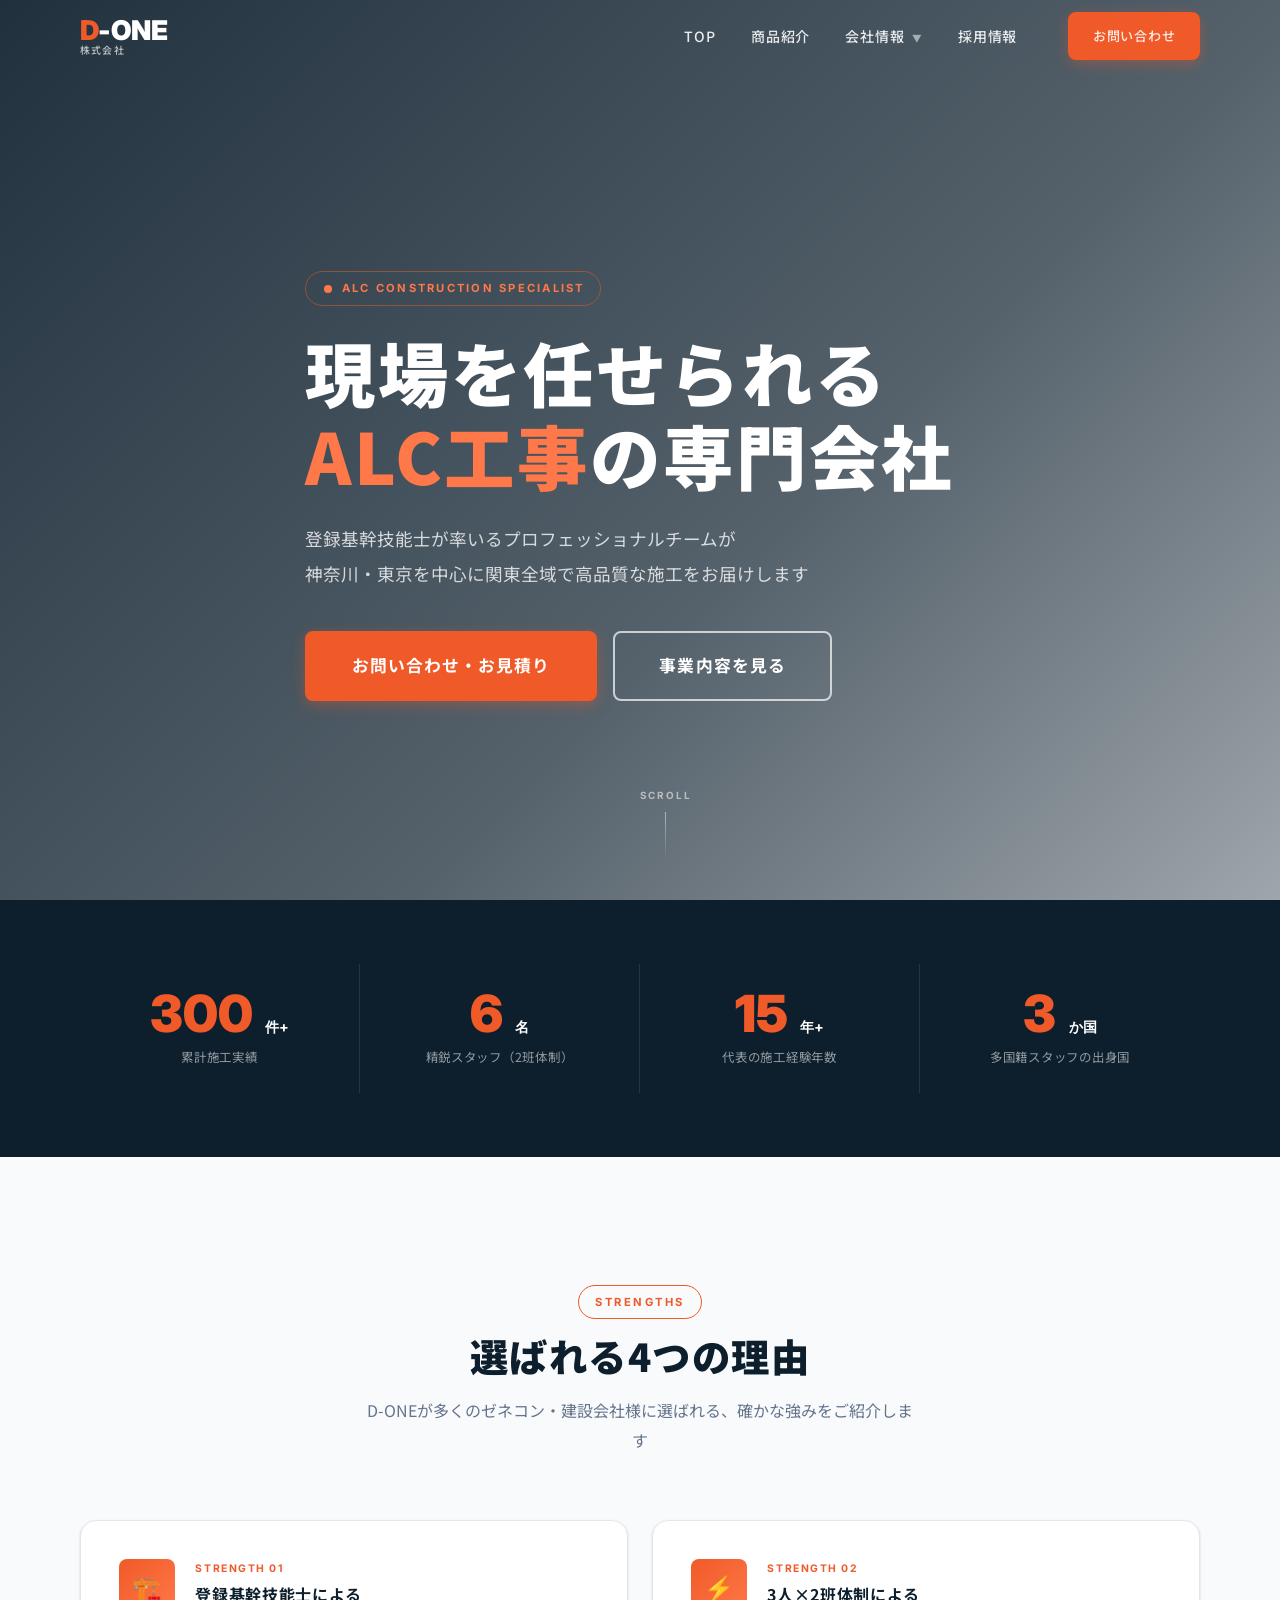
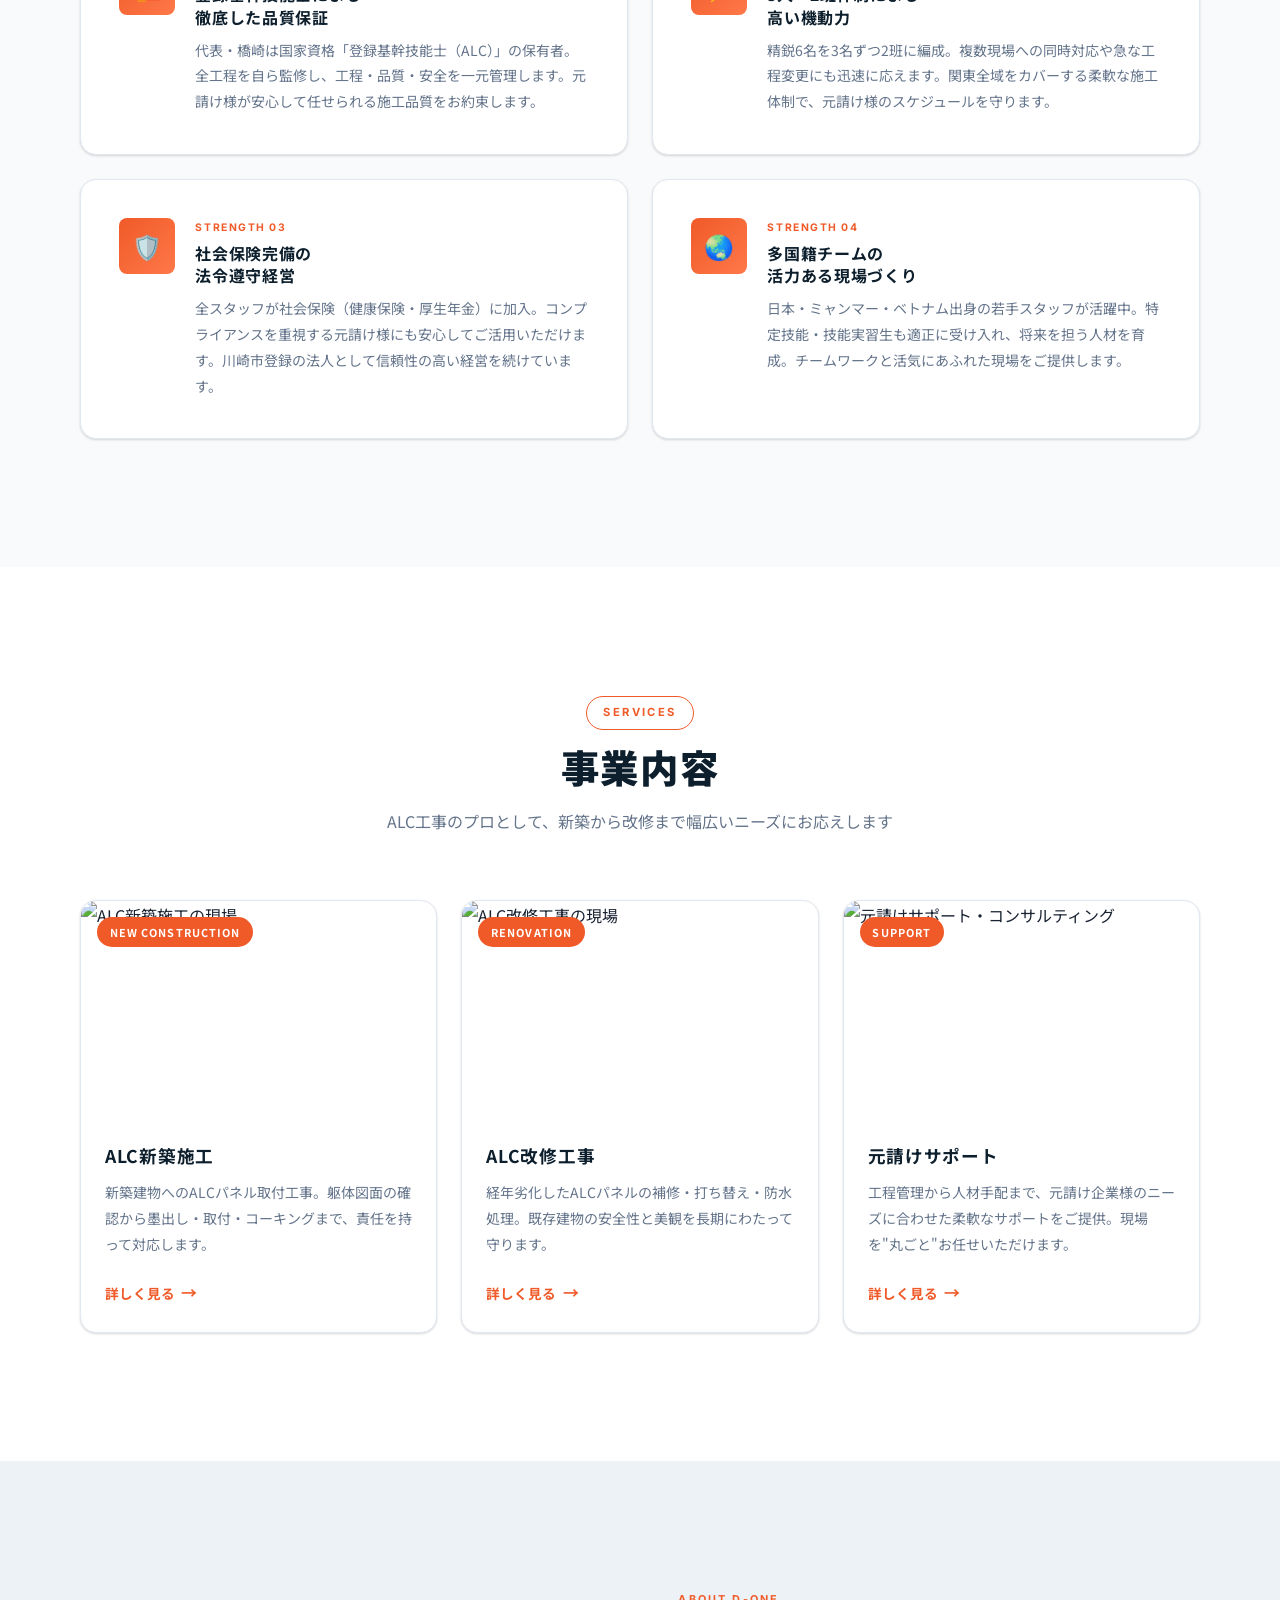
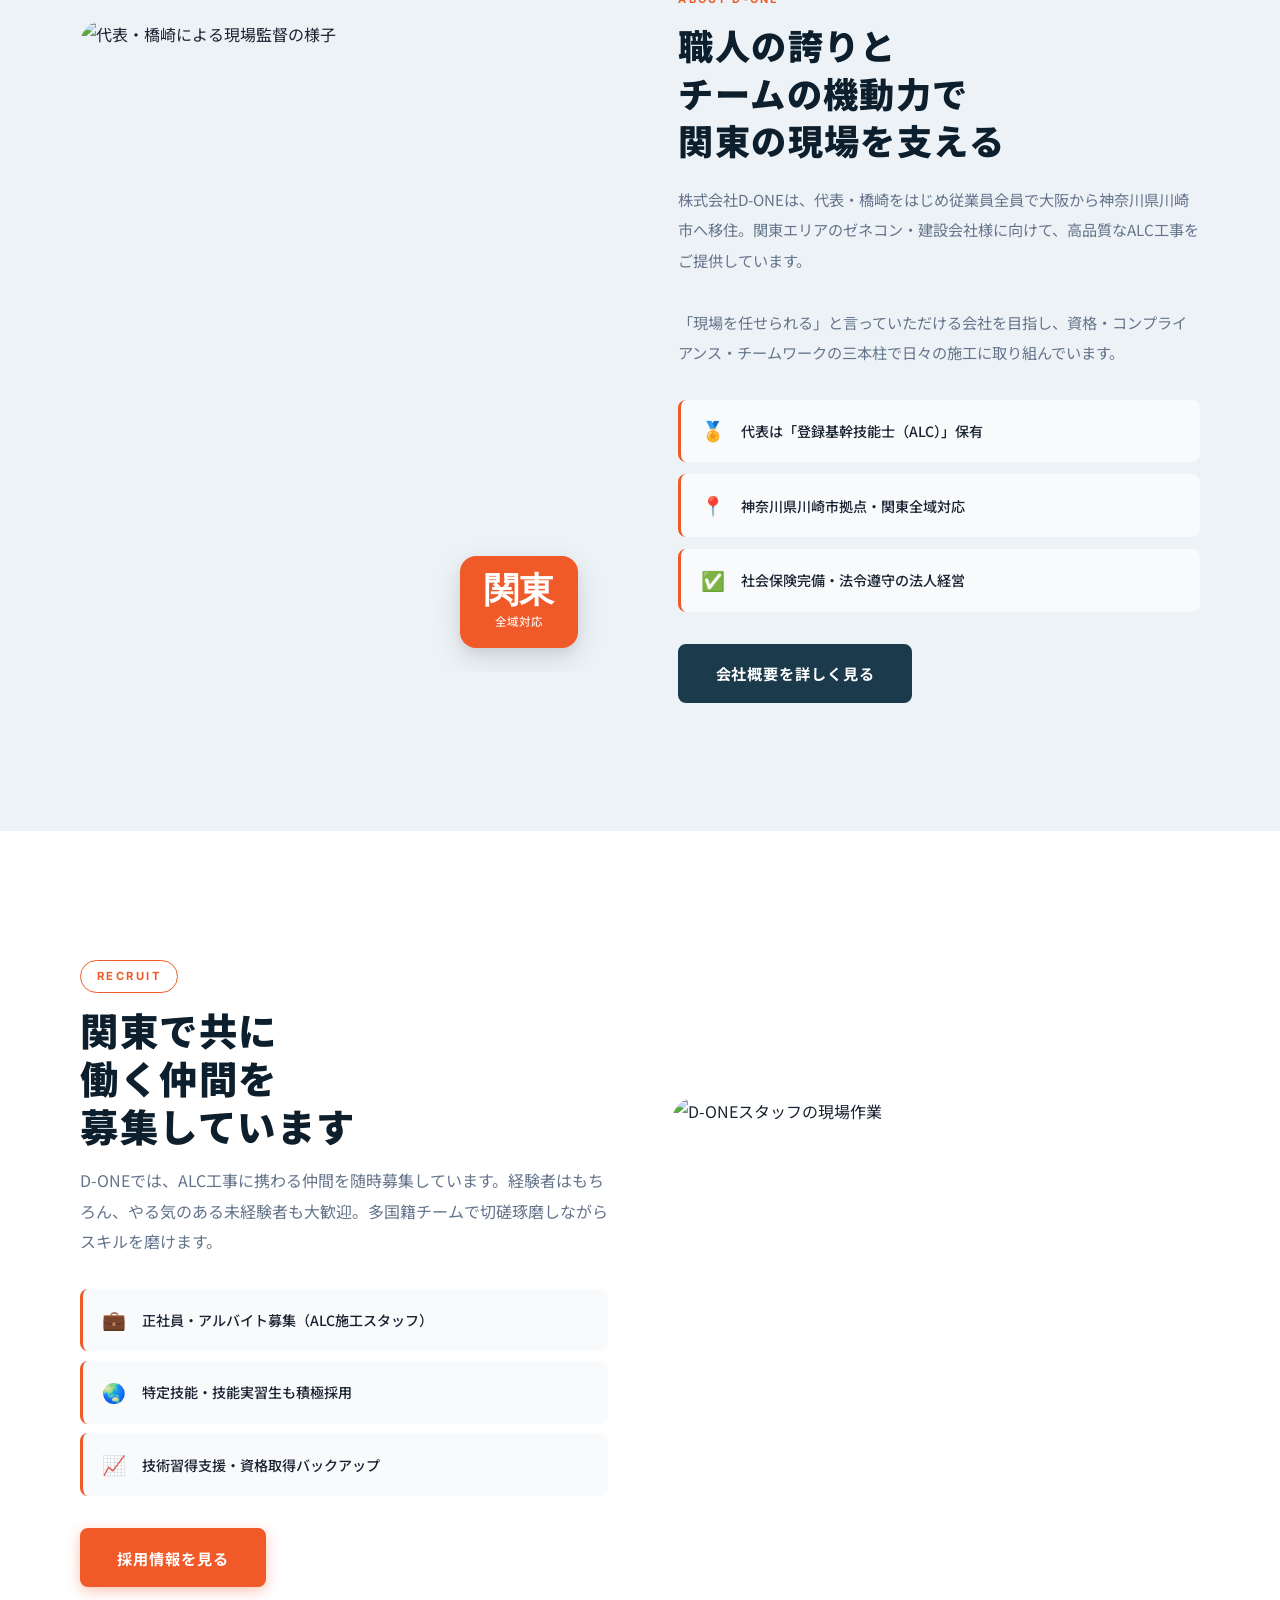
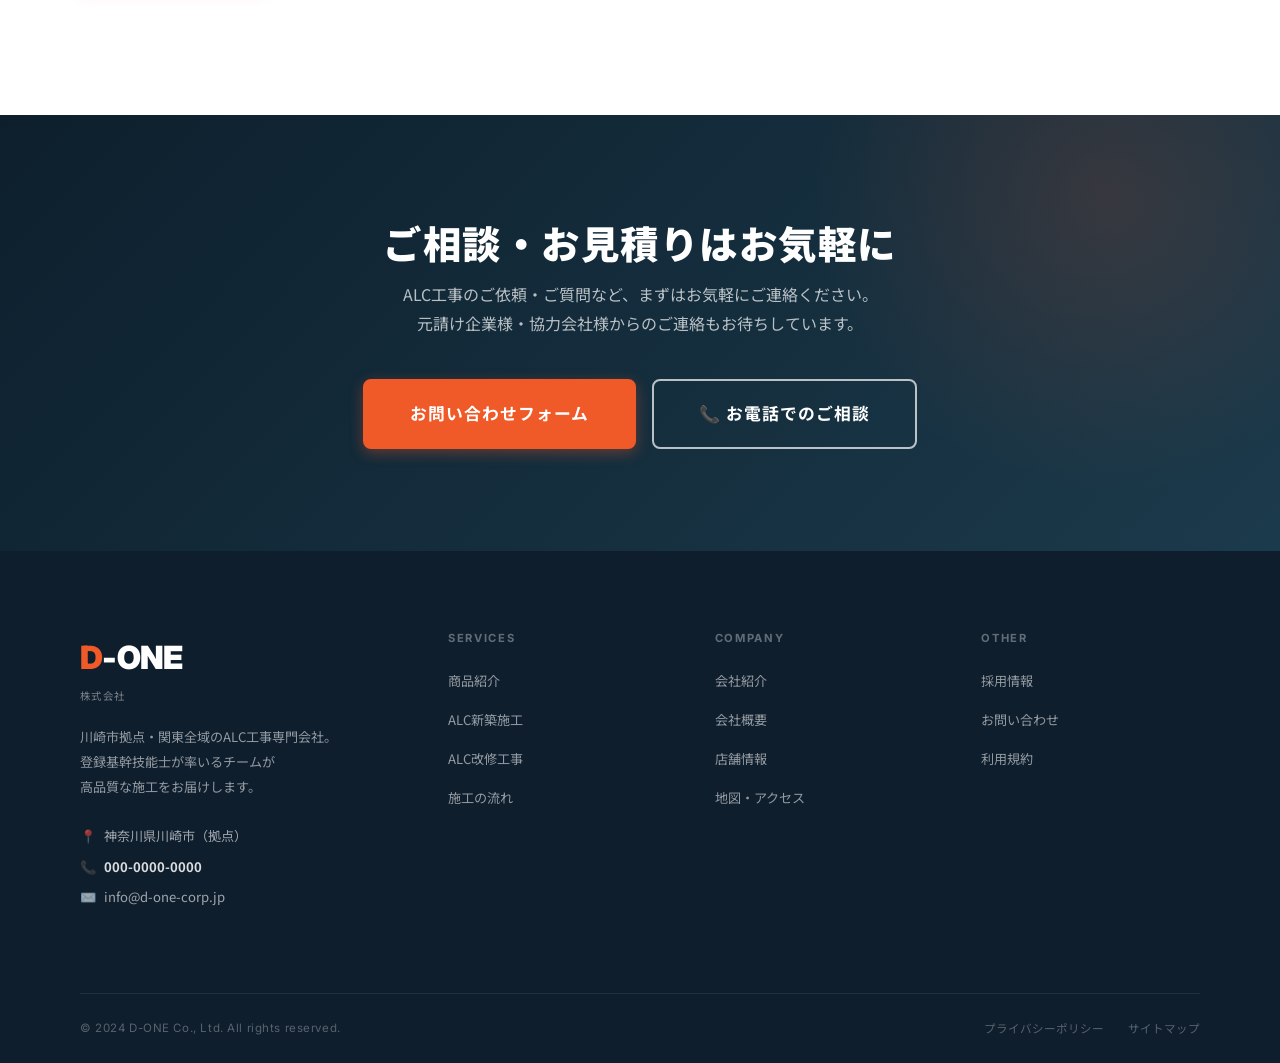
==== commit c6bc3e42: "Add 4 missing pages and update navigation New pages: map.html, store.html, company.html, terms.html " ====
--- a/index.html
+++ b/index.html
@@ -23,14 +23,22 @@
     </a>
 
     <ul class="nav-links" role="list">
-      <li><a href="index.html"   class="nav-link" data-page="index.html">TOP</a></li>
-      <li><a href="service.html" class="nav-link" data-page="service.html">事業内容</a></li>
-      <li><a href="about.html"   class="nav-link" data-page="about.html">会社概要</a></li>
-      <li><a href="recruit.html" class="nav-link" data-page="recruit.html">採用情報</a></li>
-      <li><a href="contact.html" class="nav-link btn btn--primary nav-cta" data-page="contact.html">お問い合わせ</a></li>
+      <li><a href="index.html"   class="nav-link">TOP</a></li>
+      <li><a href="service.html" class="nav-link">商品紹介</a></li>
+      <li class="nav-item">
+        <a href="about.html" class="nav-link">会社情報 <span class="nav-link-arrow">▼</span></a>
+        <div class="nav-dropdown">
+          <a href="about.html"   class="nav-dropdown-link">会社紹介</a>
+          <a href="company.html" class="nav-dropdown-link">会社概要</a>
+          <a href="store.html"   class="nav-dropdown-link">店舗情報</a>
+          <a href="map.html"     class="nav-dropdown-link">地図・アクセス</a>
+        </div>
+      </li>
+      <li><a href="recruit.html" class="nav-link">採用情報</a></li>
+      <li><a href="contact.html" class="nav-link btn btn--primary nav-cta">お問い合わせ</a></li>
     </ul>
 
-    <button class="nav-hamburger" aria-label="メニューを開く" aria-expanded="false">
+    <button class="nav-hamburger" aria-label="メニューを開く">
       <span></span><span></span><span></span>
     </button>
   </div>
@@ -40,8 +48,11 @@
 <div class="nav-drawer" role="dialog" aria-label="モバイルメニュー" style="display:none; opacity:0;">
   <ul role="list">
     <li><a href="index.html"   class="nav-link">TOP</a></li>
-    <li><a href="service.html" class="nav-link">事業内容</a></li>
-    <li><a href="about.html"   class="nav-link">会社概要</a></li>
+    <li><a href="service.html" class="nav-link">商品紹介</a></li>
+    <li><a href="about.html"   class="nav-link">会社紹介</a></li>
+    <li><a href="company.html" class="nav-link">会社概要</a></li>
+    <li><a href="store.html"   class="nav-link">店舗情報</a></li>
+    <li><a href="map.html"     class="nav-link">地図</a></li>
     <li><a href="recruit.html" class="nav-link">採用情報</a></li>
     <li><a href="contact.html" class="btn btn--primary">お問い合わせ</a></li>
   </ul>
@@ -398,9 +409,9 @@
       <nav aria-label="サービス">
         <div class="footer-nav-title">SERVICES</div>
         <ul class="footer-nav-links" role="list">
+          <li><a href="service.html"                  class="footer-nav-link">商品紹介</a></li>
           <li><a href="service.html#new-construction" class="footer-nav-link">ALC新築施工</a></li>
           <li><a href="service.html#renovation"       class="footer-nav-link">ALC改修工事</a></li>
-          <li><a href="service.html#support"          class="footer-nav-link">元請けサポート</a></li>
           <li><a href="service.html#process"          class="footer-nav-link">施工の流れ</a></li>
         </ul>
       </nav>
@@ -408,19 +419,19 @@
       <nav aria-label="会社情報">
         <div class="footer-nav-title">COMPANY</div>
         <ul class="footer-nav-links" role="list">
-          <li><a href="about.html#message"  class="footer-nav-link">代表メッセージ</a></li>
-          <li><a href="about.html#overview" class="footer-nav-link">会社概要</a></li>
-          <li><a href="about.html#team"     class="footer-nav-link">スタッフ紹介</a></li>
-          <li><a href="about.html#access"   class="footer-nav-link">アクセス</a></li>
+          <li><a href="about.html"   class="footer-nav-link">会社紹介</a></li>
+          <li><a href="company.html" class="footer-nav-link">会社概要</a></li>
+          <li><a href="store.html"   class="footer-nav-link">店舗情報</a></li>
+          <li><a href="map.html"     class="footer-nav-link">地図・アクセス</a></li>
         </ul>
       </nav>
 
-      <nav aria-label="採用・お問い合わせ">
-        <div class="footer-nav-title">RECRUIT &amp; CONTACT</div>
+      <nav aria-label="採用・その他">
+        <div class="footer-nav-title">OTHER</div>
         <ul class="footer-nav-links" role="list">
-          <li><a href="recruit.html#jobs"    class="footer-nav-link">募集職種</a></li>
-          <li><a href="recruit.html#welfare" class="footer-nav-link">福利厚生</a></li>
-          <li><a href="contact.html"         class="footer-nav-link">お問い合わせ</a></li>
+          <li><a href="recruit.html" class="footer-nav-link">採用情報</a></li>
+          <li><a href="contact.html" class="footer-nav-link">お問い合わせ</a></li>
+          <li><a href="terms.html"   class="footer-nav-link">利用規約</a></li>
         </ul>
       </nav>
     </div>
--- a/css/style.css
+++ b/css/style.css
@@ -321,6 +321,69 @@
   margin-left: 1rem;
   font-size: .82rem;
   padding: .6rem 1.4rem;
+}
+
+/* Dropdown */
+.nav-item { position: relative; }
+
+.nav-dropdown {
+  position: absolute;
+  top: calc(100% + 12px);
+  left: 50%;
+  transform: translateX(-50%);
+  min-width: 180px;
+  background: var(--color-white);
+  border: 1px solid var(--color-border);
+  border-radius: var(--radius-md);
+  box-shadow: var(--shadow-xl);
+  padding: .5rem 0;
+  opacity: 0;
+  visibility: hidden;
+  transition: opacity .2s ease, transform .2s ease, visibility .2s;
+  transform: translateX(-50%) translateY(-6px);
+  z-index: 1100;
+  pointer-events: none;
+}
+
+.nav-item:hover .nav-dropdown,
+.nav-item:focus-within .nav-dropdown {
+  opacity: 1;
+  visibility: visible;
+  transform: translateX(-50%) translateY(0);
+  pointer-events: auto;
+}
+
+.nav-dropdown::before {
+  content: '';
+  position: absolute;
+  top: -6px;
+  left: 50%;
+  transform: translateX(-50%);
+  border-left: 6px solid transparent;
+  border-right: 6px solid transparent;
+  border-bottom: 6px solid var(--color-white);
+}
+
+.nav-dropdown-link {
+  display: block;
+  padding: .6rem 1.25rem;
+  font-size: .82rem;
+  font-weight: 500;
+  color: var(--color-text);
+  white-space: nowrap;
+  transition: background .15s, color .15s;
+}
+
+.nav-dropdown-link:hover {
+  background: var(--color-bg-light);
+  color: var(--color-accent);
+}
+
+.nav-link-arrow {
+  font-size: .6rem;
+  margin-left: .2rem;
+  vertical-align: middle;
+  opacity: .6;
 }
 
 /* Hamburger */
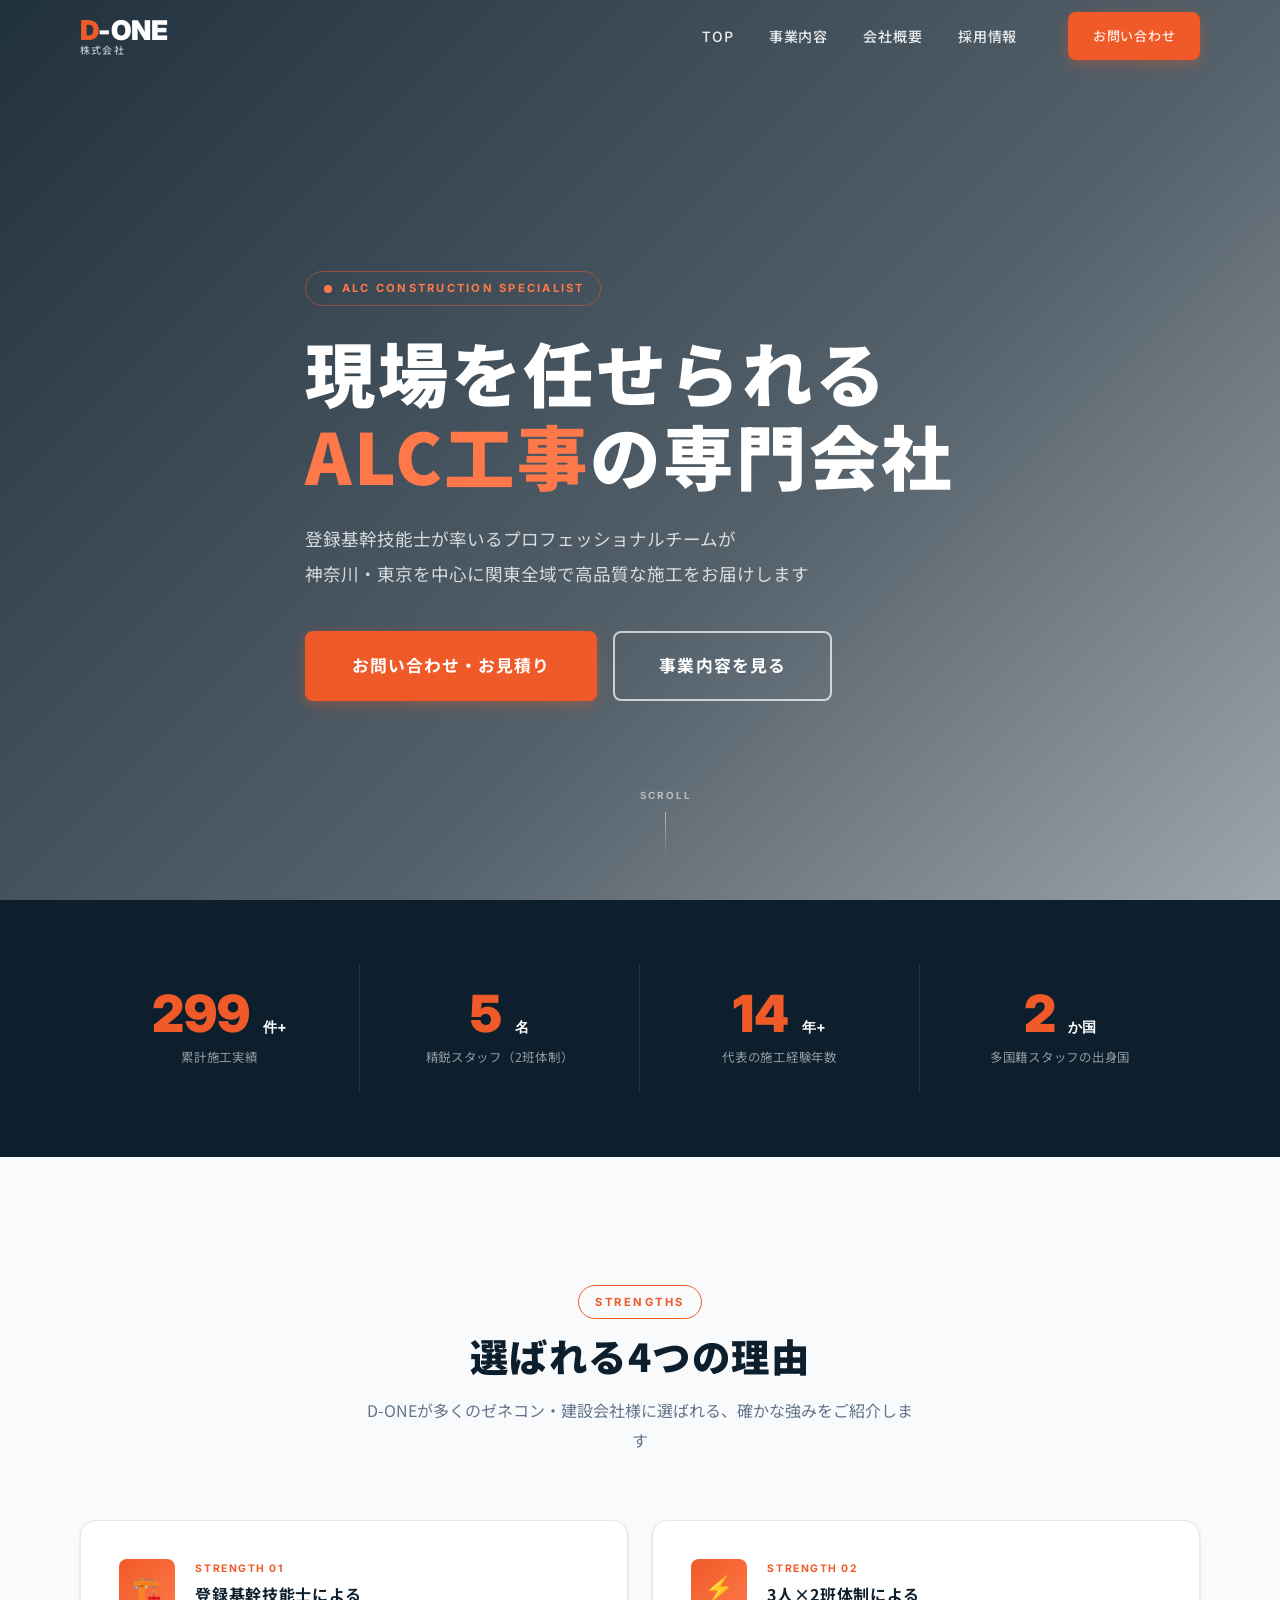
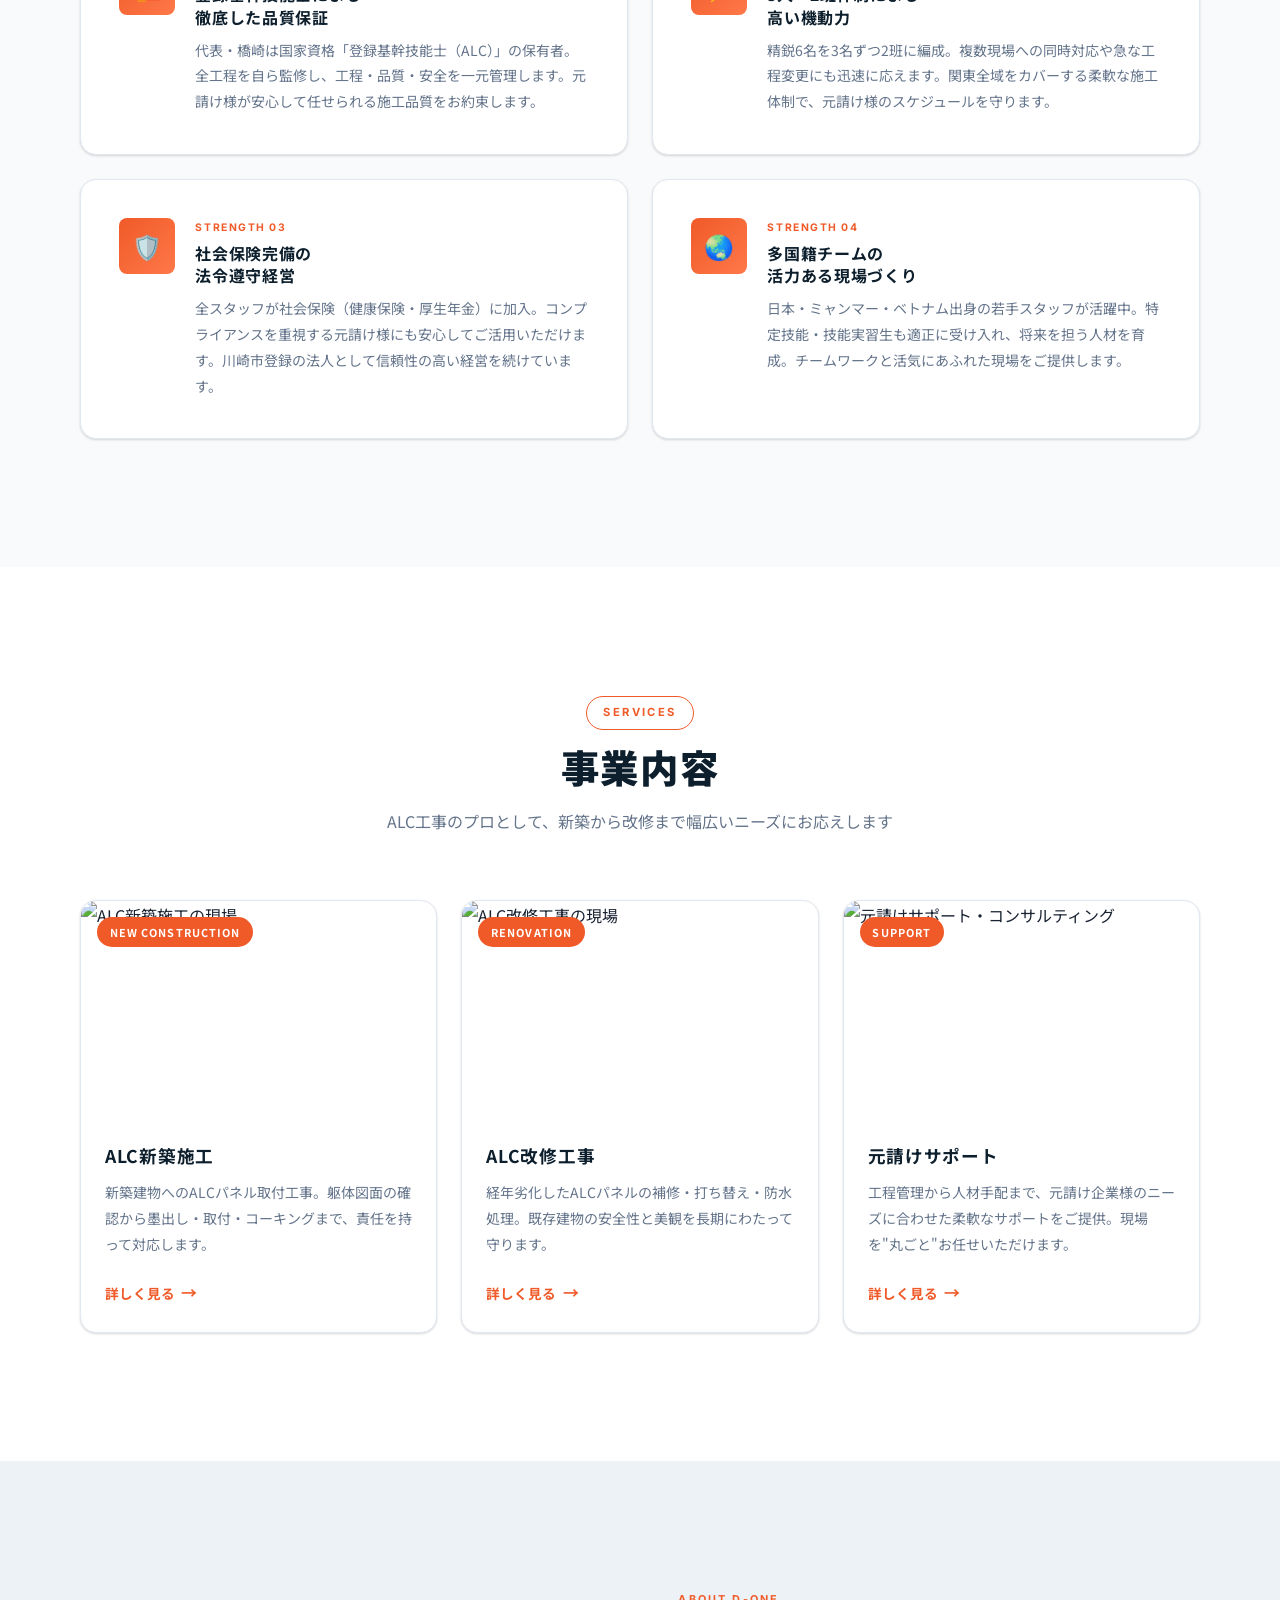
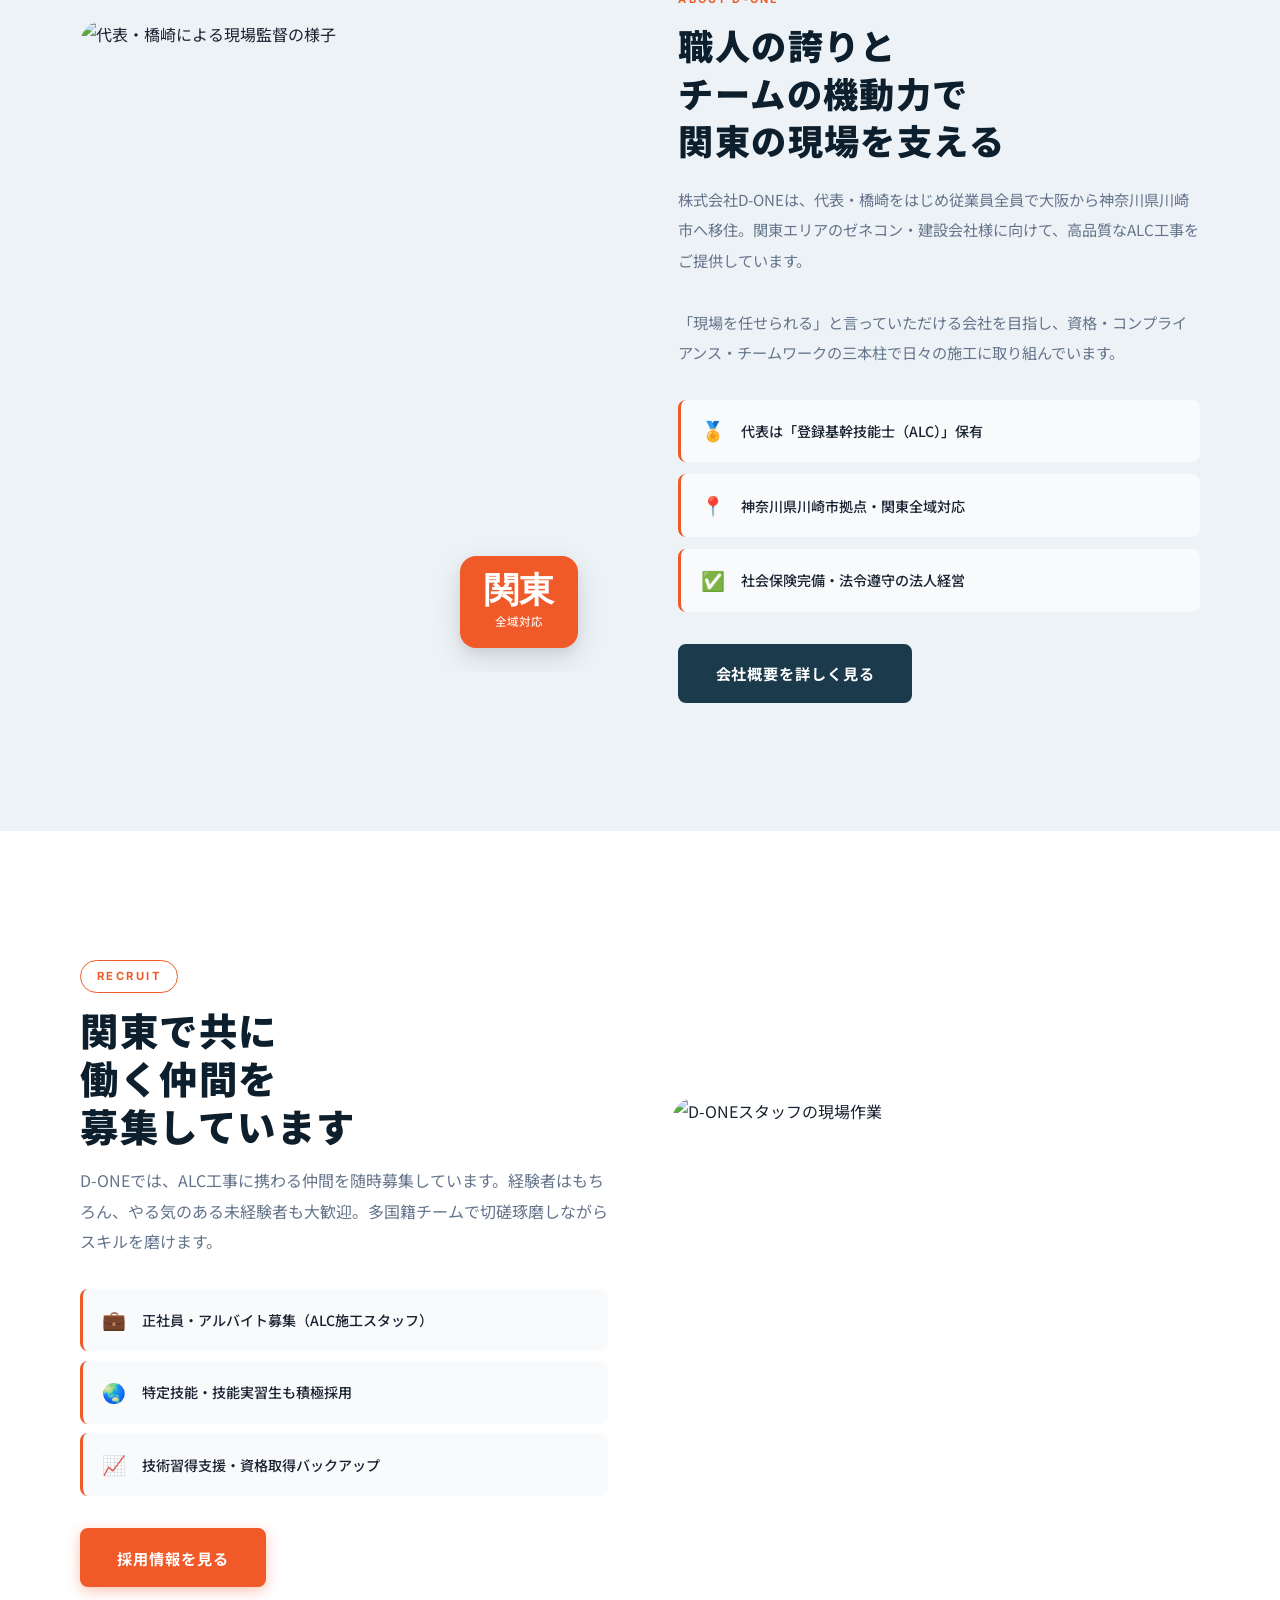
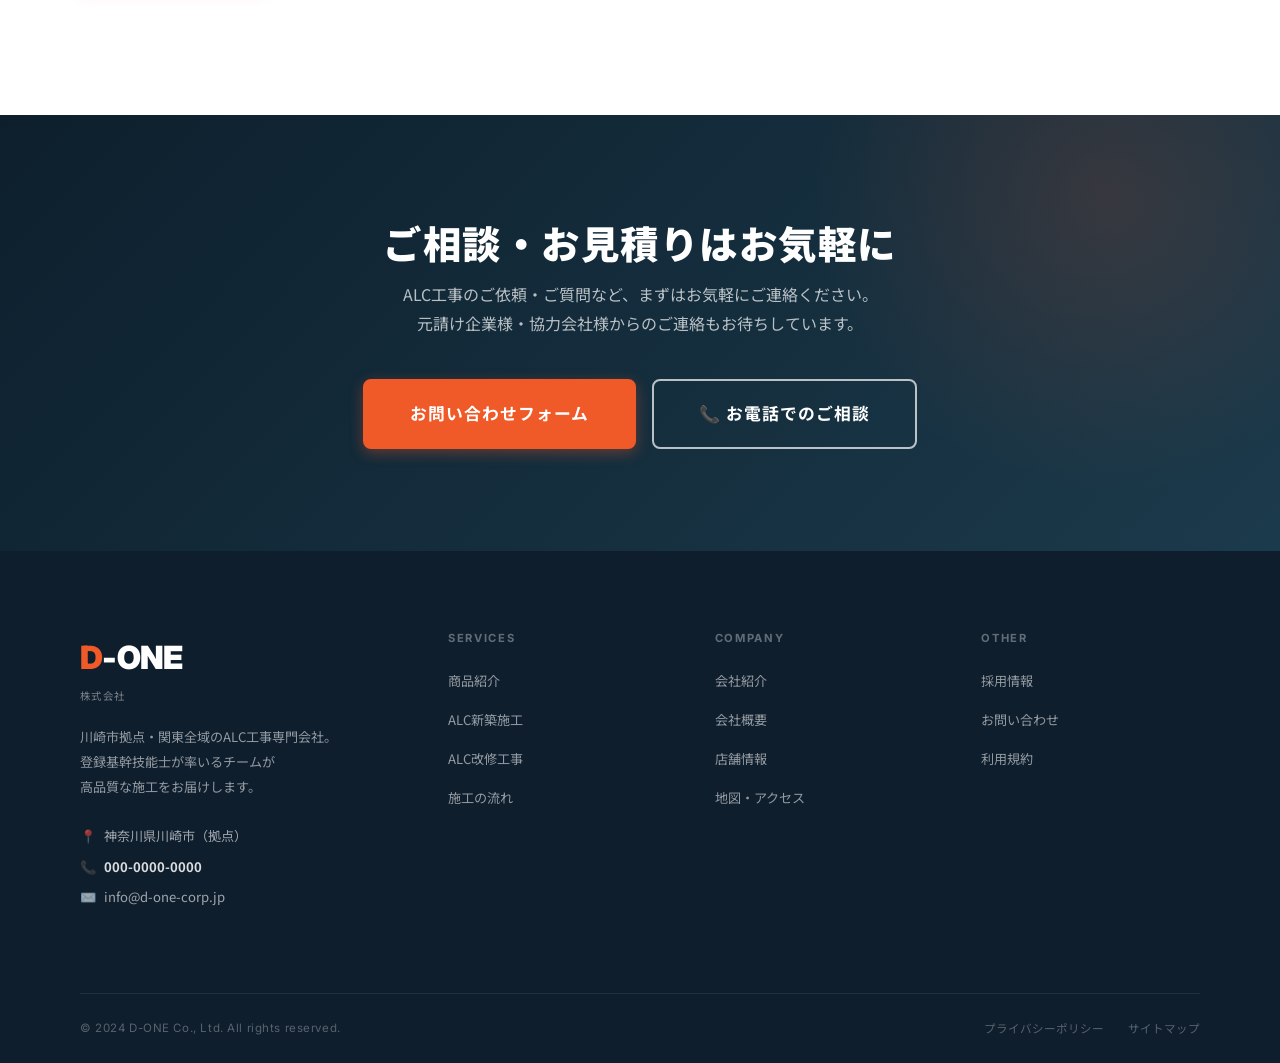
==== commit 2e47130d: "Simplify nav, fix button color, add line breaks, open FAQ permanently - All 9 pages: nav simplified " ====
--- a/index.html
+++ b/index.html
@@ -24,16 +24,8 @@
 
     <ul class="nav-links" role="list">
       <li><a href="index.html"   class="nav-link">TOP</a></li>
-      <li><a href="service.html" class="nav-link">商品紹介</a></li>
-      <li class="nav-item">
-        <a href="about.html" class="nav-link">会社情報 <span class="nav-link-arrow">▼</span></a>
-        <div class="nav-dropdown">
-          <a href="about.html"   class="nav-dropdown-link">会社紹介</a>
-          <a href="company.html" class="nav-dropdown-link">会社概要</a>
-          <a href="store.html"   class="nav-dropdown-link">店舗情報</a>
-          <a href="map.html"     class="nav-dropdown-link">地図・アクセス</a>
-        </div>
-      </li>
+      <li><a href="service.html" class="nav-link">事業内容</a></li>
+      <li><a href="about.html"   class="nav-link">会社概要</a></li>
       <li><a href="recruit.html" class="nav-link">採用情報</a></li>
       <li><a href="contact.html" class="nav-link btn btn--primary nav-cta">お問い合わせ</a></li>
     </ul>
@@ -48,11 +40,8 @@
 <div class="nav-drawer" role="dialog" aria-label="モバイルメニュー" style="display:none; opacity:0;">
   <ul role="list">
     <li><a href="index.html"   class="nav-link">TOP</a></li>
-    <li><a href="service.html" class="nav-link">商品紹介</a></li>
-    <li><a href="about.html"   class="nav-link">会社紹介</a></li>
-    <li><a href="company.html" class="nav-link">会社概要</a></li>
-    <li><a href="store.html"   class="nav-link">店舗情報</a></li>
-    <li><a href="map.html"     class="nav-link">地図</a></li>
+    <li><a href="service.html" class="nav-link">事業内容</a></li>
+    <li><a href="about.html"   class="nav-link">会社概要</a></li>
     <li><a href="recruit.html" class="nav-link">採用情報</a></li>
     <li><a href="contact.html" class="btn btn--primary">お問い合わせ</a></li>
   </ul>
--- a/css/style.css
+++ b/css/style.css
@@ -316,6 +316,7 @@
 
 .site-nav--scrolled .nav-link { color: var(--color-text-muted); }
 .site-nav--scrolled .nav-link:hover { color: var(--color-primary-dark); }
+.site-nav--scrolled .nav-cta { color: var(--color-white); }
 
 .nav-cta {
   margin-left: 1rem;
@@ -955,6 +956,11 @@
   color: var(--color-text-muted);
   line-height: 1.6;
 }
+
+.section--dark .process-steps::before  { background: rgba(255,255,255,.18); }
+.section--dark .process-step__num      { border-color: rgba(255,255,255,.15); }
+.section--dark .process-step__title    { color: var(--color-white); }
+.section--dark .process-step__desc     { color: rgba(255,255,255,.60); }
 
 /* ----------------------------------------
    About Section
